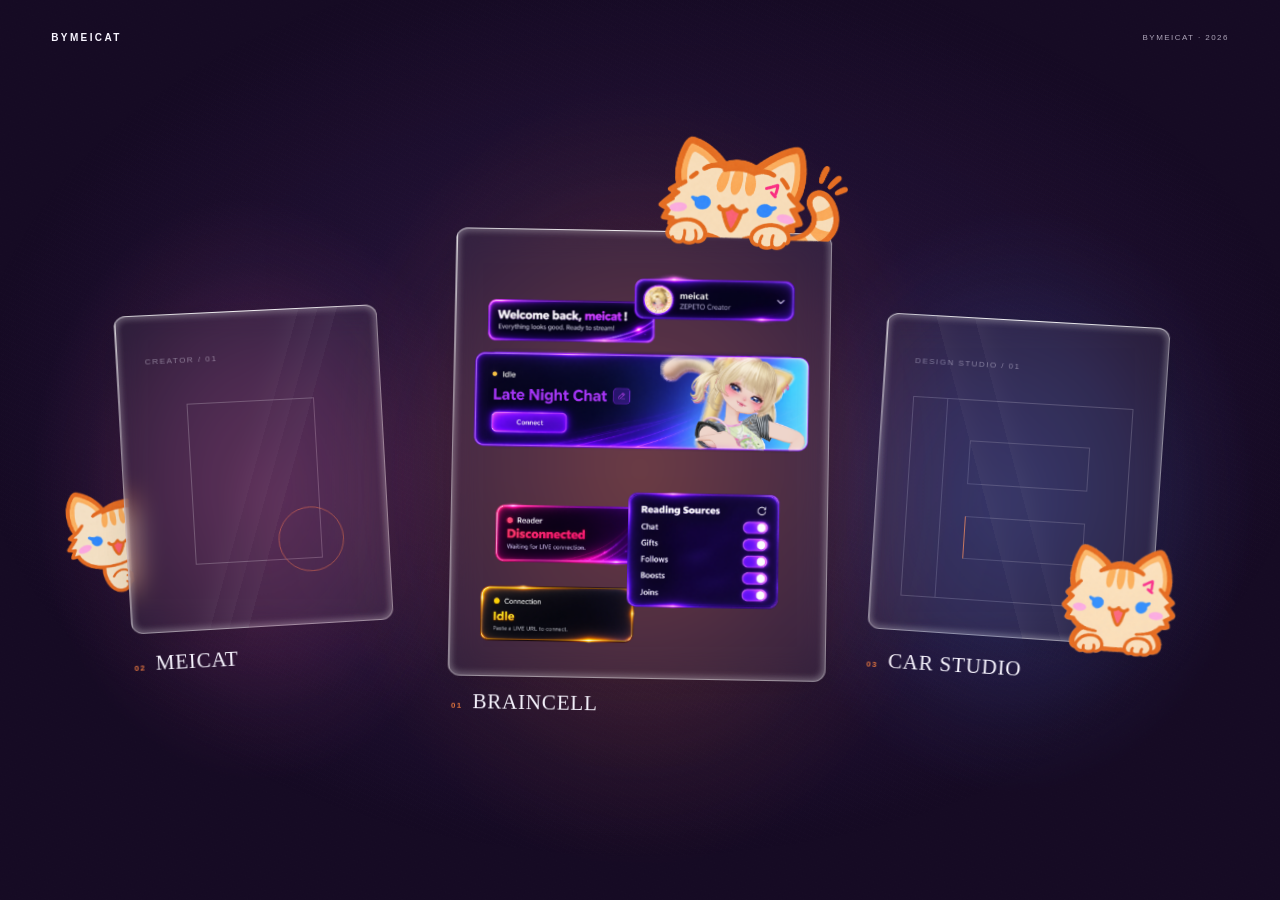
==== index.html @ 0c160da8 "090426" ====
<!doctype html>
<html lang="en">
  <head>
    <meta charset="UTF-8" />
    <meta name="viewport" content="width=device-width, initial-scale=1.0" />
    <meta
      name="description"
      content="Braincell — thoughtful tools made by a creator, for creators."
    />
    <title>Braincell — Oyen Studio</title>
    <link rel="stylesheet" href="styles.css" />
    <script src="script.js?v=live-events-point2" defer></script>
  </head>
  <body>
    <div class="desktop-experience">
      <header class="site-header">
        <a class="studio-mark" href="#" aria-label="Bymeicat home">BYMEICAT</a>
        <p class="edition">BYMEICAT · 2026</p>
      </header>

      <main class="hero">
        <section class="showcase" aria-label="Oyen Studio projects">
          <article
            class="project project--meicat"
            data-world="meicat"
            role="button"
            tabindex="0"
            aria-label="Select Meicat world"
            aria-pressed="false"
          >
            <div class="meicat-unit">
              <div class="project__surface" aria-hidden="true">
                <div class="meicat-art" data-slide="0">
                  <div class="meicat-slide meicat-slide--portrait is-current">
                    <span class="meicat-slide__kicker">Creator / 01</span>
                    <div class="meicat-portrait-placeholder"><i></i><span></span></div>
                  </div>
                  <div class="meicat-slide meicat-slide--zepeto">
                    <span class="meicat-slide__kicker">Shop / 02</span>
                    <div class="meicat-grid-placeholder"><i></i><i></i><i></i><i></i></div>
                  </div>
                  <div class="meicat-slide meicat-slide--live">
                    <span class="meicat-slide__kicker">SNS / 03</span>
                    <div class="meicat-live-placeholder"><i></i><span></span><span></span><span></span></div>
                  </div>
                </div>
              </div>
              <span class="meicat-oyen" aria-hidden="true">
                <img
                  class="meicat-oyen__image"
                  src="assets/oyen/oyen-meicat-side-peek.png"
                  alt=""
                >
              </span>
            </div>
            <div class="project__caption">
              <span class="project__number">02</span>
              <h2>Meicat</h2>
            </div>
          </article>

          <article
            class="project project--braincell"
            data-world="braincell"
            role="button"
            tabindex="0"
            aria-label="Select Braincell world"
            aria-pressed="false"
          >
            <div class="braincell-unit">
              <div class="project__surface" aria-hidden="true">
                <div class="braincell-art" data-slide="0">
                <div class="braincell-slide braincell-slide--workspace is-current">
                  <div class="braincell-product-showcase" aria-hidden="true">
                    <div class="braincell-feature braincell-feature--hero">
                      <div class="braincell-feature__motion">
                        <img src="assets/braincell/braincell-hero-polished.png" alt="" draggable="false">
                      </div>
                    </div>
                    <div class="braincell-feature braincell-feature--welcome">
                      <div class="braincell-feature__motion">
                        <img src="assets/braincell/braincell-welcome-polished.png" alt="" draggable="false">
                      </div>
                    </div>
                    <div class="braincell-feature braincell-feature--profile">
                      <div class="braincell-feature__motion">
                        <img src="assets/braincell/braincell-profile-polished.png" alt="" draggable="false">
                      </div>
                    </div>
                    <div class="braincell-feature braincell-feature--reader">
                      <div class="braincell-feature__motion">
                        <img src="assets/braincell/braincell-reader-polished.png" alt="" draggable="false">
                      </div>
                    </div>
                    <div class="braincell-feature braincell-feature--connection">
                      <div class="braincell-feature__motion">
                        <img src="assets/braincell/braincell-connection-polished.png" alt="" draggable="false">
                      </div>
                    </div>
                    <div class="braincell-feature braincell-feature--sources">
                      <div class="braincell-feature__motion">
                        <img src="assets/braincell/braincell-reading-sources-polished.png" alt="" draggable="false">
                      </div>
                    </div>
                  </div>
                </div>
                <div class="braincell-slide braincell-slide--chat">
                  <div class="braincell-chat-showcase" aria-hidden="true">
                    <div class="braincell-chat-feature braincell-chat-feature--all-in-one braincell-chat-showcase__banner braincell-chat-showcase__banner--top">
                      <div class="braincell-chat-feature__motion">
                        <img src="assets/braincell/chat-all-in-one-banner.png" alt="" draggable="false">
                      </div>
                    </div>
                    <div class="braincell-chat-showcase__middle">
                      <div class="braincell-chat-showcase__group braincell-chat-showcase__group--lego">
                        <div class="braincell-chat-feature braincell-chat-feature--lego braincell-chat-showcase__main">
                          <div class="braincell-chat-feature__motion">
                            <img src="assets/braincell/chat-lego-showcase.png" alt="" draggable="false">
                          </div>
                        </div>
                        <div class="braincell-chat-feature braincell-chat-feature--rose braincell-chat-showcase__inset braincell-chat-showcase__inset--lego">
                          <div class="braincell-chat-feature__motion">
                            <img src="assets/braincell/chat-lego-event-inset.png" alt="" draggable="false">
                          </div>
                        </div>
                      </div>
                      <div class="braincell-chat-showcase__group braincell-chat-showcase__group--floating">
                        <div class="braincell-chat-feature braincell-chat-feature--floating braincell-chat-showcase__main">
                          <div class="braincell-chat-feature__motion">
                            <img src="assets/braincell/chat-floating-showcase.png" alt="" draggable="false">
                          </div>
                        </div>
                        <div class="braincell-chat-feature braincell-chat-feature--danmaku braincell-chat-showcase__inset braincell-chat-showcase__inset--floating">
                          <div class="braincell-chat-feature__motion">
                            <img src="assets/braincell/chat-danmaku-inset.png" alt="" draggable="false">
                          </div>
                        </div>
                      </div>
                    </div>
                    <div class="braincell-chat-feature braincell-chat-feature--chat-overlay braincell-chat-showcase__banner braincell-chat-showcase__banner--bottom">
                      <div class="braincell-chat-feature__motion">
                        <img src="assets/braincell/chat-overlay-banner.png" alt="" draggable="false">
                      </div>
                    </div>
                  </div>
                </div>
                <div class="braincell-slide braincell-slide--gifts">
                  <div class="braincell-live-events-showcase" aria-hidden="true">
                    <div class="braincell-live-events-feature braincell-live-events-feature--regular-live">
                      <div class="braincell-live-events-feature__motion">
                        <img src="assets/braincell/live-events-regular-live.png" alt="" draggable="false">
                      </div>
                    </div>
                    <div class="braincell-live-events-feature braincell-live-events-feature--join">
                      <div class="braincell-live-events-feature__motion">
                        <img src="assets/braincell/live-events-join-panel.png" alt="" draggable="false">
                      </div>
                    </div>
                    <div class="braincell-live-events-feature braincell-live-events-feature--fan">
                      <div class="braincell-live-events-feature__motion">
                        <img src="assets/braincell/live-events-fan-panel.png" alt="" draggable="false">
                      </div>
                    </div>
                    <div class="braincell-live-events-feature braincell-live-events-feature--question-mark">
                      <div class="braincell-live-events-feature__motion">
                        <img src="assets/braincell/live-events-question-mark.png" alt="" draggable="false">
                      </div>
                    </div>
                    <div class="braincell-live-events-feature braincell-live-events-feature--banner">
                      <div class="braincell-live-events-feature__motion">
                        <img src="assets/braincell/live-events-banner.png" alt="" draggable="false">
                      </div>
                    </div>
                  </div>
                </div>
                <div class="braincell-slide braincell-slide--widgets">
                  <span class="braincell-slide__kicker">Widgets / 04</span>
                  <div class="widgets-placeholder">
                    <span></span><span></span><span></span><i></i>
                  </div>
                </div>
                <div class="braincell-slide braincell-slide--games">
                  <span class="braincell-slide__kicker">Mini games / 05</span>
                  <div class="game-placeholder">
                    <span></span><i></i><i></i><i></i>
                  </div>
                </div>
                </div>
              </div>
              <span class="oyen-anchor" aria-hidden="true">
                <img
                  class="oyen-anchor__image"
                  src="assets/oyen/oyen-braincell-peek.png"
                  alt=""
                  hidden
                >
              </span>
            </div>
            <div class="project__caption">
              <span class="project__number">01</span>
              <h1>Braincell</h1>
            </div>
          </article>

          <article
            class="project project--car"
            data-world="car-studio"
            role="button"
            tabindex="0"
            aria-label="Select Car Studio world"
            aria-pressed="false"
          >
            <div class="car-studio-unit">
              <div class="project__surface" aria-hidden="true">
                <div class="car-art" data-slide="0">
                  <div class="car-slide car-slide--studio is-current">
                    <span class="car-slide__kicker">Design Studio / 01</span>
                    <div class="car-canvas-placeholder"><i></i><span></span><span></span></div>
                  </div>
                  <div class="car-slide car-slide--create">
                    <span class="car-slide__kicker">Create / 02</span>
                    <div class="car-create-placeholder"><i></i><i></i><span></span><span></span></div>
                  </div>
                  <div class="car-slide car-slide--export">
                    <span class="car-slide__kicker">Upload / 03</span>
                    <div class="car-export-placeholder"><i></i><i></i><span></span></div>
                  </div>
                </div>
              </div>
              <span class="car-studio-oyen" aria-hidden="true">
                <img
                  class="car-studio-oyen__image"
                  src="assets/oyen/oyen-car-studio-peek.png"
                  alt=""
                >
              </span>
            </div>
            <div class="project__caption">
              <span class="project__number">03</span>
              <h2>Car Studio</h2>
            </div>
          </article>
        </section>

        <div class="active-world">
          <div class="active-world__text" aria-live="polite" aria-atomic="true">
            <p class="active-world__name"></p>
            <div class="slide-controls" aria-label="Active world showcase navigation">
              <button class="slide-control slide-control--previous" type="button">Previous</button>
              <p class="active-world__type"></p>
              <button class="slide-control slide-control--next" type="button">Next</button>
            </div>
            <span class="slide-progress" aria-label="Slide 1 of 5">01 / 05</span>
          </div>
          <div class="world-cta" aria-label="Active world action">
            <span class="world-cta__status-label">Beta</span>
            <button
              class="world-cta__button"
              type="button"
              aria-label="Download Braincell app"
              aria-disabled="true"
              aria-describedby="world-cta-status"
            >
              Download App
            </button>
            <span id="world-cta-status" class="visually-hidden">
              Download is not available yet.
            </span>
          </div>
        </div>
      </main>
    </div>

    <main class="mobile-notice">
      <div>
        <p class="mobile-notice__brand">OYEN STUDIO</p>
        <h1>This experience is made for desktop.</h1>
        <p>Please open Braincell on a desktop browser.</p>
      </div>
    </main>
  </body>
</html>
---- styles.css ----
:root {
  --cream: #160b24;
  --paper: #241336;
  --charcoal: #f8f5ff;
  --muted: rgba(244, 238, 255, 0.68);
  --orange: #dc713d;
  --ease: cubic-bezier(0.2, 0.78, 0.24, 1);
  --ambient-color: 126, 74, 255;
  --pointer-haze-color: 174, 83, 188;
}

@property --float-strength {
  syntax: "<number>";
  inherits: false;
  initial-value: 1;
}

* {
  box-sizing: border-box;
}

html,
body {
  width: 100%;
  min-width: 1024px;
  height: 100%;
  margin: 0;
}

body {
  overflow: hidden;
  color: var(--charcoal);
  background:
    radial-gradient(ellipse 72% 66% at 50% 46%, rgba(92, 48, 139, 0.18), transparent 72%),
    var(--cream);
  font-family: Arial, Helvetica, sans-serif;
  -webkit-font-smoothing: antialiased;
}

a {
  color: inherit;
  text-decoration: none;
}

.desktop-experience {
  position: relative;
  display: grid;
  grid-template-rows: auto 1fr;
  min-height: 100vh;
  overflow: clip;
  isolation: isolate;
}

.desktop-experience::before {
  position: fixed;
  top: -12vh;
  left: -10vw;
  width: 120vw;
  height: 124vh;
  z-index: -3;
  background-image: radial-gradient(ellipse 58% 54% at 50% 46%, rgba(108, 58, 158, 0.12), transparent 76%);
  content: "";
  pointer-events: none;
}

.desktop-experience::after {
  position: fixed;
  inset: 0;
  z-index: -2;
  background-image:
    radial-gradient(ellipse 58% 16% at 50% 69%, rgba(179, 78, 214, 0.065), transparent 72%),
    repeating-linear-gradient(115deg, rgba(180, 145, 214, 0.014) 0 1px, transparent 1px 4px),
    repeating-linear-gradient(25deg, rgba(255, 244, 255, 0.012) 0 1px, transparent 1px 5px);
  content: "";
  opacity: 0.42;
  pointer-events: none;
}

.pointer-haze-layer {
  position: fixed;
  inset: 0;
  z-index: 1000;
  overflow: hidden;
  contain: strict;
  pointer-events: none;
}

.pointer-haze {
  position: absolute;
  top: 0;
  left: 0;
  width: 120px;
  height: 120px;
  border-radius: 50%;
  background: radial-gradient(
    circle,
    rgba(var(--pointer-haze-color), 0.13) 0%,
    rgba(var(--pointer-haze-color), 0.062) 28%,
    rgba(var(--pointer-haze-color), 0.02) 54%,
    transparent 82%
  );
  opacity: 0;
  pointer-events: none;
  will-change: opacity, transform;
}

.site-header {
  display: flex;
  align-items: center;
  justify-content: space-between;
  padding-inline: clamp(34px, 4vw, 72px);
}

.site-header {
  padding-top: 32px;
}

.studio-mark {
  font-size: 10px;
  font-weight: 700;
  letter-spacing: 0.24em;
}

.edition {
  color: var(--muted);
  font-size: 8px;
  letter-spacing: 0.18em;
  text-transform: uppercase;
}

.edition {
  margin: 0;
}

.hero {
  align-self: center;
  width: 100%;
  padding-top: 1vh;
}

.showcase {
  display: grid;
  grid-template-columns: minmax(210px, 0.78fr) minmax(320px, 1.16fr) minmax(210px, 0.78fr);
  align-items: center;
  width: min(1120px, 82vw);
  margin: 0 auto;
  perspective: 1500px;
  perspective-origin: 50% 45%;
}

.project {
  --lift: 0px;
  --oyen-perch: -84%;
  --float-strength: 1;
  --world-glow-rgb: 155, 92, 255;
  --world-glow-opacity: 0.29;
  position: relative;
  outline: none;
  transform-style: preserve-3d;
  cursor: pointer;
  transition: transform 900ms var(--ease), opacity 760ms ease, --float-strength 900ms var(--ease);
  will-change: transform;
}

.project::before {
  position: absolute;
  top: 50%;
  left: 50%;
  width: 180%;
  height: 170%;
  z-index: -1;
  background: radial-gradient(
    ellipse at center,
    rgba(var(--world-glow-rgb), var(--world-glow-opacity)) 0%,
    rgba(var(--world-glow-rgb), 0.14) 30%,
    rgba(var(--world-glow-rgb), 0.04) 52%,
    transparent 68%
  );
  content: "";
  pointer-events: none;
  transform: translate3d(-50%, -50%, -2px);
}

.project__surface {
  position: relative;
  width: 100%;
  overflow: hidden;
  border-radius: 12px;
  background: rgba(255, 255, 255, 0.05);
  backdrop-filter: blur(15px);
  -webkit-backdrop-filter: blur(15px);
  box-shadow:
    0 8px 32px rgba(0, 0, 0, 0.1),
    inset 0 1px 0 rgba(255, 255, 255, 0.5),
    inset 0 -1px 0 rgba(255, 255, 255, 0.1),
    inset 0 0 6px 3px rgba(255, 255, 255, 0.3);
  -webkit-backface-visibility: hidden;
  backface-visibility: hidden;
  transform: translate3d(0, var(--lift), 0);
  transform-style: preserve-3d;
  transition: transform 900ms var(--ease), box-shadow 760ms var(--ease), filter 760ms ease;
  will-change: transform;
}

.project__surface::after {
  position: absolute;
  inset: 0;
  border: 1px solid rgba(255, 255, 255, 0.3);
  border-radius: inherit;
  background: linear-gradient(180deg, rgba(255, 255, 255, 0.8), transparent, rgba(255, 255, 255, 0.3)) left top / 1px 100% no-repeat;
  content: "";
  pointer-events: none;
}

.project__surface::before {
  position: absolute;
  top: 0;
  right: 0;
  left: 0;
  height: 1px;
  background: linear-gradient(90deg, transparent, rgba(255, 255, 255, 0.8), transparent);
  content: "";
  pointer-events: none;
}

.project--meicat {
  --world-glow-rgb: 255, 105, 180;
  --world-glow-opacity: 0.24;
  z-index: 1;
  width: min(260px, 21vw);
  justify-self: start;
  transform: translate(4%, 4%) rotateZ(-3deg);
  animation: drift-left 5.8s ease-in-out -1.4s infinite;
}

.meicat-unit {
  position: relative;
  transform: translate3d(0, var(--meicat-lift, 0px), 0);
  transform-style: preserve-3d;
  transition: transform 900ms var(--ease);
  will-change: transform;
}

.project--meicat .project__surface {
  z-index: 1;
  aspect-ratio: 0.82;
  --lift: 0px;
  transform: translate3d(0, 0, 0) rotateX(-1deg) rotateY(3deg);
}

.meicat-oyen {
  position: absolute;
  bottom: 12%;
  left: -30%;
  z-index: 0;
  width: 100px;
  pointer-events: none;
  transform: translateZ(-1px);
  transform-style: preserve-3d;
}

.meicat-oyen__image {
  display: block;
  width: 100%;
  max-width: 100%;
  height: auto;
  -webkit-backface-visibility: hidden;
  backface-visibility: hidden;
}

.project--braincell {
  --world-glow-rgb: 255, 122, 47;
  --world-glow-opacity: 0.28;
  z-index: 3;
  width: min(370px, 29vw);
  justify-self: center;
  transform: rotateZ(1deg);
  animation: drift-center 6.6s ease-in-out -3.7s infinite;
}

.braincell-unit {
  position: relative;
  transform: translate3d(0, var(--braincell-lift, 0px), 0);
  transform-style: preserve-3d;
  transition: transform 900ms var(--ease);
  will-change: transform;
}

.project--braincell .project__surface {
  aspect-ratio: 0.84;
  color: #eee9de;
  --lift: 0px;
  transform: translate3d(0, 0, 28px) rotateX(1deg) rotateY(0deg);
}

.showcase[data-active="braincell"] .project--braincell .project__surface {
  overflow: visible;
}

.project--car {
  --world-glow-rgb: 91, 140, 255;
  --world-glow-opacity: 0.23;
  z-index: 1;
  width: min(280px, 22vw);
  justify-self: end;
  transform: translate(-3%, 7%) rotateZ(3.5deg);
  animation: drift-right 6.2s ease-in-out -0.6s infinite;
}

.car-studio-unit {
  position: relative;
  transform: translate3d(0, var(--car-studio-lift, 0px), 0);
  transform-style: preserve-3d;
  transition: transform 900ms var(--ease);
  will-change: transform;
}

.project--car .project__surface {
  aspect-ratio: 0.88;
  --lift: 0px;
  transform: translate3d(0, 0, 0) rotateX(-1deg) rotateY(-3deg);
}

.car-studio-oyen {
  position: absolute;
  right: -5%;
  bottom: -2%;
  z-index: 4;
  width: 112px;
  pointer-events: none;
  transform: translateZ(32px);
  transform-style: preserve-3d;
}

.car-studio-oyen__image {
  display: block;
  width: 100%;
  max-width: 100%;
  height: auto;
  -webkit-backface-visibility: hidden;
  backface-visibility: hidden;
}

.project:is(:hover, :focus-visible) {
  z-index: 5;
  animation-play-state: paused;
}

.project:is(:hover, :focus-visible) .project__surface {
  --lift: -10px;
}

.project--braincell:is(:hover, :focus-visible) {
  --braincell-lift: -10px;
}

.project--meicat:is(:hover, :focus-visible) {
  --meicat-lift: -10px;
}

.project--car:is(:hover, :focus-visible) {
  --car-studio-lift: -10px;
}

.project:focus-visible .project__surface {
  outline: 1px solid var(--orange);
  outline-offset: 5px;
}

.project__caption {
  display: flex;
  align-items: baseline;
  gap: 10px;
  margin-top: 18px;
  text-transform: uppercase;
  transition: transform 500ms var(--ease);
}

.project:is(:hover, :focus-visible) .project__caption {
  transform: translateY(-3px);
}

.project__caption h1,
.project__caption h2 {
  margin: 0;
  font-family: Georgia, "Times New Roman", serif;
  font-size: clamp(18px, 1.65vw, 25px);
  font-weight: 400;
  letter-spacing: 0.035em;
}

.project__number {
  color: var(--orange);
  font-size: 8px;
  font-weight: 700;
  letter-spacing: 0.16em;
}

.oyen-anchor {
  position: absolute;
  top: 0;
  right: -5%;
  z-index: 4;
  width: clamp(137.28px, 56.16%, 205.92px);
  pointer-events: none;
  transform: translate3d(0, var(--oyen-perch), 32px);
  transform-origin: 50% 100%;
  transform-style: preserve-3d;
  transition: transform 760ms var(--ease);
  will-change: transform;
}

.oyen-anchor__image {
  display: block;
  width: 100%;
  max-width: 100%;
  height: auto;
  -webkit-backface-visibility: hidden;
  backface-visibility: hidden;
}

.oyen-anchor__image[hidden] {
  display: none;
}

@media (max-height: 800px) and (min-width: 900px) {
  .project--braincell {
    --oyen-perch: -86%;
  }

  .oyen-anchor {
    width: clamp(100px, calc(88.65vh - 503.28px), 205.92px);
  }

}

.meicat-art,
.car-art,
.braincell-art {
  position: absolute;
  inset: 0;
  -webkit-backface-visibility: hidden;
  backface-visibility: hidden;
}

.braincell-art {
  display: flex;
  flex-direction: column;
  justify-content: space-between;
  padding: 11%;
}

.braincell-art p {
  margin: 0;
  font-family: Georgia, "Times New Roman", serif;
  font-size: clamp(25px, 2.4vw, 38px);
  font-weight: 400;
  line-height: 1.08;
}

.braincell-art small {
  align-self: flex-end;
  color: rgba(244, 238, 255, 0.44);
  font-size: 8px;
  letter-spacing: 0.18em;
}

.braincell-art__orbit {
  position: absolute;
  top: 39%;
  left: 50%;
  width: 54%;
  aspect-ratio: 1;
  border: 1px solid rgba(238, 233, 222, 0.2);
  border-radius: 50%;
  transform: translateX(-37%);
}

.braincell-art__orbit::before,
.braincell-art__orbit::after {
  position: absolute;
  border: 1px solid rgba(238, 233, 222, 0.12);
  border-radius: 50%;
  content: "";
}

.braincell-art__orbit::before {
  inset: 15%;
}

.braincell-art__orbit::after {
  inset: 34%;
  border-color: rgba(220, 113, 61, 0.8);
}

.braincell-art__orbit span {
  position: absolute;
  width: 5px;
  height: 5px;
  border-radius: 50%;
  background: var(--orange);
}

.braincell-art__orbit span:nth-child(1) {
  top: 9%;
  left: 24%;
}

.braincell-art__orbit span:nth-child(2) {
  right: 2%;
  bottom: 35%;
}

.braincell-art__orbit span:nth-child(3) {
  bottom: 12%;
  left: 20%;
  background: #eee9de;
}

.active-world {
  position: relative;
  height: 0;
  margin-top: 0;
  overflow: hidden;
  opacity: 0;
  text-align: center;
  transform: translateY(10px);
  transition:
    height 800ms var(--ease),
    margin-top 800ms var(--ease),
    opacity 550ms ease 120ms,
    transform 800ms var(--ease);
}

.active-world__name,
.active-world__type {
  margin: 0;
}

.slide-controls {
  display: grid;
  grid-template-columns: 72px minmax(150px, auto) 72px;
  align-items: center;
  justify-content: center;
  column-gap: 18px;
  margin-top: 10px;
  margin-right: auto;
  margin-left: auto;
  pointer-events: auto;
}

.slide-control,
.slide-progress {
  color: var(--muted);
  font: 700 8px/1 Arial, Helvetica, sans-serif;
  letter-spacing: 0.18em;
  text-transform: uppercase;
}

.slide-control {
  width: 72px;
  padding: 8px 0;
  border: 0;
  border-bottom: 1px solid rgba(232, 222, 255, 0.18);
  background: transparent;
  cursor: pointer;
  pointer-events: auto;
  transition: color 250ms ease, border-color 250ms ease, opacity 250ms ease;
}

.slide-control--previous {
  text-align: left;
}

.slide-progress {
  display: block;
  margin-top: 10px;
}

.slide-control--next {
  text-align: right;
}

.slide-control:hover:not(:disabled),
.slide-control:focus-visible {
  color: var(--charcoal);
  border-color: var(--orange);
}

.slide-control:focus-visible {
  outline: 1px solid var(--orange);
  outline-offset: 3px;
}

.slide-control:disabled {
  opacity: 0.28;
  cursor: default;
}

.slide-controls {
  visibility: hidden;
  opacity: 0;
  transition: opacity 400ms ease, visibility 0s linear 400ms;
}

.showcase[data-active] + .active-world .slide-controls {
  visibility: visible;
  opacity: 1;
  transition-delay: 180ms, 0s;
}

.braincell-art {
  display: block;
  padding: 0;
}

.braincell-slide {
  position: absolute;
  inset: 11%;
  opacity: 0;
  transform: translateZ(0);
  transition: opacity 240ms ease-in-out;
}

.braincell-slide.is-current {
  opacity: 1;
}

.braincell-slide__kicker {
  color: rgba(244, 238, 255, 0.44);
  font-size: 8px;
  letter-spacing: 0.19em;
  text-transform: uppercase;
}

.braincell-slide--chat {
  inset: 0.75%;
}

.braincell-slide--gifts {
  inset: 1%;
}

.braincell-live-events-showcase {
  position: absolute;
  inset: 0;
  pointer-events: none;
}

.braincell-live-events-feature {
  position: absolute;
  transform-origin: 50% 50%;
  pointer-events: none;
}

.braincell-live-events-feature__motion,
.braincell-live-events-feature__motion img {
  display: block;
  width: 100%;
  height: auto;
}

.braincell-live-events-feature__motion {
  transform: translate3d(0, 0, 0);
  transition: transform 180ms ease-out;
  will-change: transform;
}

.braincell-live-events-feature__motion img {
  transform: translate3d(0, 0, 0) scale(1);
  transform-origin: 50% 50%;
  transition: transform 300ms cubic-bezier(0.2, 0.78, 0.24, 1);
  will-change: transform;
}

.braincell-live-events-feature--regular-live {
  top: 2%;
  left: 15%;
  width: 24.15%;
}

.braincell-live-events-feature--join {
  top: 2%;
  left: 45.5%;
  width: 39.1%;
}

.braincell-live-events-feature--fan {
  top: 36%;
  left: 26%;
  width: 23%;
}

.braincell-live-events-feature--question-mark {
  top: 36%;
  left: 54%;
  width: 21.85%;
}

.braincell-live-events-feature--banner {
  top: 70%;
  left: 9.75%;
  width: 80.5%;
}

.showcase[data-active="braincell"] .braincell-slide--gifts {
  inset: auto;
  top: 50%;
  left: 50%;
  z-index: 1;
  width: min(1120px, 84vw);
  height: auto;
  aspect-ratio: 2.15;
  overflow: visible;
  transform: translate3d(-50%, -58%, 0);
}

.showcase[data-active="braincell"] .braincell-live-events-showcase {
  overflow: visible;
}

.showcase[data-active="braincell"] .braincell-live-events-feature {
  pointer-events: none;
}

.showcase[data-active="braincell"] .braincell-live-events-feature--regular-live {
  top: 5%;
  left: 5%;
  width: 19%;
  rotate: -1.5deg;
}

.showcase[data-active="braincell"] .braincell-live-events-feature--join {
  top: 5%;
  left: 79.5%;
  width: 25%;
  rotate: 1.3deg;
}

.showcase[data-active="braincell"] .braincell-live-events-feature--fan {
  top: 14%;
  left: 25%;
  width: 15%;
  rotate: 1.4deg;
}

.showcase[data-active="braincell"] .braincell-live-events-feature--question-mark {
  top: 14%;
  left: 60%;
  width: 15%;
  rotate: -1.4deg;
}

.showcase[data-active="braincell"] .braincell-live-events-feature--banner {
  top: 74%;
  left: 35%;
  width: 30%;
  rotate: 0.4deg;
}

.showcase.is-live-events-motion-ready[data-active="braincell"] .braincell-live-events-feature {
  pointer-events: auto;
}

.showcase.is-live-events-motion-ready[data-active="braincell"] .braincell-live-events-feature__motion {
  animation: braincell-live-events-feature-float var(--live-events-float-duration) ease-in-out var(--live-events-float-delay) infinite both;
}

.showcase.is-live-events-motion-ready[data-active="braincell"] .braincell-live-events-feature:hover {
  z-index: 10;
}

.showcase.is-live-events-motion-ready[data-active="braincell"] .braincell-live-events-feature:hover .braincell-live-events-feature__motion {
  animation-play-state: paused;
}

.showcase.is-live-events-motion-ready[data-active="braincell"] .braincell-live-events-feature:hover .braincell-live-events-feature__motion img {
  transform: translate3d(0, -4px, 0) scale(1.025);
}

.braincell-live-events-feature--banner {
  --live-events-float-x: -0.5px;
  --live-events-float-y: 2.5px;
  --live-events-float-duration: 6.8s;
  --live-events-float-delay: 0ms;
}

.braincell-live-events-feature--regular-live {
  --live-events-float-x: -1px;
  --live-events-float-y: 4.5px;
  --live-events-float-duration: 6.1s;
  --live-events-float-delay: 170ms;
}

.braincell-live-events-feature--join {
  --live-events-float-x: 1px;
  --live-events-float-y: 3.5px;
  --live-events-float-duration: 6.7s;
  --live-events-float-delay: 310ms;
}

.braincell-live-events-feature--fan {
  --live-events-float-x: 1.5px;
  --live-events-float-y: 5.5px;
  --live-events-float-duration: 5.4s;
  --live-events-float-delay: 95ms;
}

.braincell-live-events-feature--question-mark {
  --live-events-float-x: -1.5px;
  --live-events-float-y: 4.5px;
  --live-events-float-duration: 5.9s;
  --live-events-float-delay: 420ms;
}

.showcase.is-live-events-rest-measure[data-active="braincell"] .braincell-slide--gifts {
  inset: 1%;
  width: auto;
  height: auto;
  aspect-ratio: auto;
  overflow: visible;
  transform: translateZ(0);
}

.showcase.is-live-events-rest-measure[data-active="braincell"] .braincell-live-events-feature {
  rotate: 0deg;
}

.showcase.is-live-events-rest-measure[data-active="braincell"] .braincell-live-events-feature--regular-live {
  top: 2%;
  left: 15%;
  width: 24.15%;
}

.showcase.is-live-events-rest-measure[data-active="braincell"] .braincell-live-events-feature--join {
  top: 2%;
  left: 45.5%;
  width: 39.1%;
}

.showcase.is-live-events-rest-measure[data-active="braincell"] .braincell-live-events-feature--fan {
  top: 36%;
  left: 26%;
  width: 23%;
}

.showcase.is-live-events-rest-measure[data-active="braincell"] .braincell-live-events-feature--question-mark {
  top: 36%;
  left: 54%;
  width: 21.85%;
}

.showcase.is-live-events-rest-measure[data-active="braincell"] .braincell-live-events-feature--banner {
  top: 70%;
  left: 9.75%;
  width: 80.5%;
}

.braincell-chat-showcase {
  position: absolute;
  inset: 0;
  display: grid;
  grid-template-rows: auto minmax(0, 1fr) auto;
  gap: 1.2%;
  pointer-events: none;
}

.braincell-chat-showcase img {
  display: block;
  width: 100%;
  max-width: 100%;
  height: auto;
  user-select: none;
}

.braincell-chat-feature {
  transform-origin: 50% 50%;
  will-change: transform;
}

.braincell-chat-feature__motion {
  width: 100%;
  height: 100%;
  transform: translate3d(0, 0, 0);
  transition: transform 180ms ease-out;
  will-change: transform;
}

.braincell-chat-feature__motion img {
  transform: translate3d(0, 0, 0) scale(1);
  transform-origin: 50% 50%;
  transition: transform 300ms cubic-bezier(0.2, 0.78, 0.24, 1);
  will-change: transform;
}

.braincell-chat-showcase__banner {
  margin-inline: auto;
}

.braincell-chat-showcase__banner--top {
  width: 96%;
}

.braincell-chat-showcase__banner--bottom {
  width: 94%;
}

.braincell-chat-showcase__middle {
  display: grid;
  grid-template-columns: 44% 44%;
  justify-content: center;
  min-height: 0;
  column-gap: 0;
  padding-inline: 0.5%;
}

.braincell-chat-showcase__group {
  position: relative;
  min-width: 0;
  min-height: 0;
}

.braincell-chat-showcase__group--lego {
  left: 13%;
}

.braincell-chat-showcase__group--floating {
  right: 13%;
}

.braincell-chat-showcase__main {
  width: 100%;
  height: 100% !important;
}

.braincell-chat-showcase__main .braincell-chat-feature__motion img {
  width: 100%;
  height: 100%;
  object-fit: contain;
}

.braincell-chat-showcase__inset {
  position: absolute;
  z-index: 1;
  width: 38%;
}

.braincell-chat-showcase__inset--lego {
  top: 3%;
  left: -2%;
}

.braincell-chat-showcase__inset--floating {
  top: 3%;
  right: -2%;
}

.showcase[data-active="braincell"] .braincell-slide--chat {
  inset: auto;
  top: 50%;
  left: 50%;
  width: min(1120px, 84vw);
  height: auto;
  aspect-ratio: 2.15;
  overflow: visible;
  transform: translate3d(-50%, -58%, 0);
}

.showcase[data-active="braincell"] .braincell-chat-showcase,
.showcase.is-chat-rest-measure .braincell-chat-showcase {
  display: block;
  overflow: visible;
}

.showcase[data-active="braincell"] .braincell-chat-showcase__middle,
.showcase[data-active="braincell"] .braincell-chat-showcase__group,
.showcase.is-chat-rest-measure .braincell-chat-showcase__middle,
.showcase.is-chat-rest-measure .braincell-chat-showcase__group {
  display: contents;
}

.showcase[data-active="braincell"] .braincell-chat-feature {
  position: absolute;
  right: auto;
  bottom: auto;
  margin: 0;
  pointer-events: none;
  translate: 0 0;
}

.showcase[data-active="braincell"] .braincell-chat-feature--all-in-one {
  top: 69.6%;
  left: -1%;
  z-index: 4;
  width: 32%;
  rotate: -1deg;
}

.showcase[data-active="braincell"] .braincell-chat-feature--lego {
  top: 38%;
  left: 31%;
  z-index: 3;
  width: 18%;
  height: auto !important;
  aspect-ratio: 874 / 1536;
  rotate: -2deg;
}

.showcase[data-active="braincell"] .braincell-chat-feature--rose {
  top: 5%;
  left: 3%;
  z-index: 5;
  width: 16.2%;
  rotate: 2deg;
}

.showcase[data-active="braincell"] .braincell-chat-feature--chat-overlay {
  top: 0;
  left: 70.5%;
  z-index: 4;
  width: 32%;
  rotate: 1deg;
}

.showcase[data-active="braincell"] .braincell-chat-feature--floating {
  top: 32%;
  left: 56%;
  z-index: 3;
  width: 18%;
  height: auto !important;
  aspect-ratio: 963 / 1536;
  rotate: 2deg;
}

.showcase[data-active="braincell"] .braincell-chat-feature--danmaku {
  top: 30%;
  left: 84%;
  z-index: 5;
  width: 16.2%;
  rotate: -2deg;
}

.showcase.is-chat-motion-ready[data-active="braincell"] .braincell-chat-feature {
  pointer-events: auto;
}

.showcase.is-chat-motion-ready[data-active="braincell"] .braincell-chat-feature__motion {
  animation: braincell-chat-feature-float var(--chat-float-duration) ease-in-out var(--chat-float-delay) infinite both;
}

.showcase.is-chat-motion-ready[data-active="braincell"] .braincell-chat-feature:hover {
  z-index: 10;
}

.showcase.is-chat-motion-ready[data-active="braincell"] .braincell-chat-feature:hover .braincell-chat-feature__motion {
  animation-play-state: paused;
}

.showcase.is-chat-motion-ready[data-active="braincell"] .braincell-chat-feature:hover .braincell-chat-feature__motion img {
  transform: translate3d(0, -4px, 0) scale(1.025);
}

.braincell-chat-feature--all-in-one {
  --chat-float-x: -0.5px;
  --chat-float-y: 2.5px;
  --chat-float-duration: 6.8s;
  --chat-float-delay: 0ms;
}

.braincell-chat-feature--chat-overlay {
  --chat-float-x: 0.5px;
  --chat-float-y: 2.5px;
  --chat-float-duration: 6.1s;
  --chat-float-delay: 180ms;
}

.braincell-chat-feature--lego {
  --chat-float-x: -1px;
  --chat-float-y: 4.5px;
  --chat-float-duration: 5.4s;
  --chat-float-delay: 90ms;
}

.braincell-chat-feature--floating {
  --chat-float-x: 1px;
  --chat-float-y: 4px;
  --chat-float-duration: 6.5s;
  --chat-float-delay: 310ms;
}

.braincell-chat-feature--rose {
  --chat-float-x: 1.5px;
  --chat-float-y: 5.5px;
  --chat-float-duration: 5s;
  --chat-float-delay: 230ms;
}

.braincell-chat-feature--danmaku {
  --chat-float-x: -1.5px;
  --chat-float-y: 5px;
  --chat-float-duration: 7s;
  --chat-float-delay: 420ms;
}

.showcase.is-chat-rest-measure[data-active="braincell"] .braincell-slide--chat {
  inset: 0.75%;
  width: auto;
  height: auto;
  aspect-ratio: auto;
  overflow: visible;
  transform: translateZ(0);
}

.showcase.is-chat-rest-measure[data-active="braincell"] .braincell-chat-showcase {
  display: grid;
  overflow: visible;
}

.showcase.is-chat-rest-measure[data-active="braincell"] .braincell-chat-showcase__middle {
  display: grid;
}

.showcase.is-chat-rest-measure[data-active="braincell"] .braincell-chat-showcase__group {
  display: block;
}

.showcase.is-chat-rest-measure[data-active="braincell"] .braincell-chat-feature {
  position: static;
  width: auto;
  height: auto;
  aspect-ratio: auto;
  margin-inline: auto;
  rotate: 0deg;
}

.showcase.is-chat-rest-measure[data-active="braincell"] .braincell-chat-feature--all-in-one {
  width: 96%;
}

.showcase.is-chat-rest-measure[data-active="braincell"] .braincell-chat-feature--chat-overlay {
  width: 94%;
}

.showcase.is-chat-rest-measure[data-active="braincell"] .braincell-chat-feature--lego,
.showcase.is-chat-rest-measure[data-active="braincell"] .braincell-chat-feature--floating {
  width: 100%;
  height: 100% !important;
}

.showcase.is-chat-rest-measure[data-active="braincell"] .braincell-chat-feature--rose,
.showcase.is-chat-rest-measure[data-active="braincell"] .braincell-chat-feature--danmaku {
  position: absolute;
  top: 3%;
  width: 38%;
}

.showcase.is-chat-rest-measure[data-active="braincell"] .braincell-chat-feature--rose {
  right: auto;
  left: -2%;
}

.showcase.is-chat-rest-measure[data-active="braincell"] .braincell-chat-feature--danmaku {
  right: -2%;
  left: auto;
}

.meicat-slide,
.car-slide {
  position: absolute;
  inset: 11%;
  opacity: 0;
  transform: translateY(10px) translateZ(-8px);
  transition: opacity 380ms ease, transform 480ms var(--ease);
}

.meicat-slide.is-current,
.car-slide.is-current {
  opacity: 1;
  transform: translateY(0) translateZ(0);
}

.meicat-slide__kicker,
.car-slide__kicker {
  color: rgba(244, 238, 255, 0.44);
  font-size: 8px;
  letter-spacing: 0.18em;
  text-transform: uppercase;
}

.meicat-portrait-placeholder,
.meicat-grid-placeholder,
.meicat-live-placeholder,
.car-canvas-placeholder,
.car-create-placeholder,
.car-export-placeholder {
  position: absolute;
  inset: 19% 0 0;
}

.meicat-portrait-placeholder i {
  position: absolute;
  top: 4%;
  left: 19%;
  width: 62%;
  aspect-ratio: 0.78;
  border: 1px solid rgba(245, 241, 247, 0.24);
}

.meicat-portrait-placeholder span {
  position: absolute;
  right: 8%;
  bottom: 9%;
  width: 32%;
  aspect-ratio: 1;
  border: 1px solid rgba(220, 113, 61, 0.58);
  border-radius: 50%;
}

.meicat-grid-placeholder {
  display: grid;
  grid-template-columns: 1.35fr 1fr;
  grid-template-rows: 1fr 1fr;
  gap: 8px;
}

.meicat-grid-placeholder i {
  border: 1px solid rgba(245, 241, 247, 0.18);
  background: rgba(245, 241, 247, 0.055);
}

.meicat-grid-placeholder i:first-child {
  grid-row: 1 / 3;
}

.meicat-grid-placeholder i:last-child {
  position: absolute;
  bottom: 6%;
  left: 7%;
  width: 26%;
  height: 2px;
  border: 0;
  background: var(--orange);
}

.meicat-live-placeholder i {
  position: absolute;
  top: 2%;
  left: 2%;
  width: 7px;
  height: 7px;
  border-radius: 50%;
  background: var(--orange);
  box-shadow: 0 0 0 5px rgba(220, 113, 61, 0.12);
}

.meicat-live-placeholder span {
  position: absolute;
  right: 2%;
  width: 78%;
  height: 18%;
  border-left: 1px solid rgba(245, 241, 247, 0.25);
  background: rgba(245, 241, 247, 0.065);
}

.meicat-live-placeholder span:nth-of-type(1) { top: 2%; }
.meicat-live-placeholder span:nth-of-type(2) { top: 31%; width: 65%; }
.meicat-live-placeholder span:nth-of-type(3) { top: 60%; width: 72%; }

.car-canvas-placeholder {
  border: 1px solid rgba(245, 241, 247, 0.2);
}

.car-canvas-placeholder i {
  position: absolute;
  top: 0;
  bottom: 0;
  left: 0;
  width: 16%;
  border-right: 1px solid rgba(245, 241, 247, 0.18);
}

.car-canvas-placeholder span {
  position: absolute;
  left: 27%;
  width: 55%;
  height: 22%;
  border: 1px solid rgba(245, 241, 247, 0.17);
}

.car-canvas-placeholder span:first-of-type { top: 20%; }
.car-canvas-placeholder span:last-of-type { bottom: 20%; border-left-color: var(--orange); }

.car-create-placeholder {
  border-top: 1px solid rgba(245, 241, 247, 0.19);
  border-left: 1px solid rgba(245, 241, 247, 0.19);
}

.car-create-placeholder::before,
.car-create-placeholder::after {
  position: absolute;
  content: "";
  border-color: rgba(245, 241, 247, 0.13);
  border-style: dashed;
}

.car-create-placeholder::before { top: 33%; right: 0; left: 0; border-width: 1px 0 0; }
.car-create-placeholder::after { top: 0; bottom: 0; left: 58%; border-width: 0 0 0 1px; }
.car-create-placeholder i { position: absolute; border: 1px solid rgba(245, 241, 247, 0.23); }
.car-create-placeholder i:first-of-type { top: 10%; left: 12%; width: 34%; height: 29%; }
.car-create-placeholder i:last-of-type { right: 8%; bottom: 12%; width: 29%; height: 35%; border-color: var(--orange); }

.car-export-placeholder i {
  position: absolute;
  top: 23%;
  width: 31%;
  height: 43%;
  border: 1px solid rgba(245, 241, 247, 0.21);
}

.car-export-placeholder i:first-of-type { left: 5%; }
.car-export-placeholder i:last-of-type { right: 5%; }
.car-export-placeholder span {
  position: absolute;
  top: 44%;
  left: 42%;
  width: 16%;
  height: 1px;
  background: var(--orange);
}

.car-export-placeholder span::after {
  position: absolute;
  top: -3px;
  right: 0;
  width: 6px;
  height: 6px;
  border-top: 1px solid var(--orange);
  border-right: 1px solid var(--orange);
  content: "";
  transform: rotate(45deg);
}

.chat-placeholder,
.gift-placeholder,
.widgets-placeholder,
.game-placeholder,
.customize-placeholder {
  position: absolute;
  inset: 18% 0 0;
}

.braincell-product-showcase {
  position: absolute;
  top: 50%;
  left: 50%;
  z-index: 1;
  width: min(1120px, 84vw);
  aspect-ratio: 2.15;
  perspective: 900px;
  pointer-events: none;
  transform: translate3d(-50%, -58%, 0);
  transform-style: preserve-3d;
}

.braincell-feature {
  position: absolute;
  overflow: hidden;
  border: 1px solid rgba(157, 137, 225, 0.24);
  background: #0b1020;
  box-shadow:
    0 8px 18px rgba(3, 6, 15, 0.24),
    0 0 16px rgba(113, 74, 220, 0.075);
  -webkit-backface-visibility: hidden;
  backface-visibility: hidden;
  pointer-events: none;
  transition: translate 760ms var(--ease), scale 760ms var(--ease), box-shadow 760ms ease;
  transition-delay: 0ms;
  transform-style: preserve-3d;
}

.braincell-feature img {
  display: block;
  width: 100%;
  max-width: 100%;
  height: auto;
  pointer-events: none;
  user-select: none;
  -webkit-backface-visibility: hidden;
  backface-visibility: hidden;
}

.braincell-feature__motion {
  width: 100%;
  transform: translate3d(0, 0, 0);
  transform-style: preserve-3d;
  transition: transform 180ms ease-out;
  will-change: transform;
}

.braincell-feature__motion img {
  transform: translate3d(0, 0, 0) scale(1);
  transform-origin: 50% 50%;
  transition: transform 320ms cubic-bezier(0.2, 0.78, 0.24, 1);
  will-change: transform;
}

.showcase.is-braincell-motion-ready[data-active="braincell"] .braincell-feature {
  pointer-events: auto;
}

.showcase.is-braincell-motion-ready[data-active="braincell"] .braincell-product-showcase {
  pointer-events: auto;
}

.showcase.is-braincell-motion-ready[data-active="braincell"] .braincell-slide:not(.is-current) {
  pointer-events: none;
}

.showcase.is-braincell-motion-ready[data-active="braincell"] .braincell-feature__motion {
  animation-name: braincell-feature-float;
  animation-duration: var(--feature-float-duration);
  animation-delay: var(--feature-float-delay);
  animation-timing-function: ease-in-out;
  animation-iteration-count: infinite;
  animation-fill-mode: both;
}

.showcase.is-braincell-motion-ready[data-active="braincell"] .braincell-feature:hover {
  z-index: 10;
}

.showcase.is-braincell-motion-ready[data-active="braincell"] .braincell-feature:hover .braincell-feature__motion img {
  transform: translate3d(0, -4px, 10px) scale(1.03);
}

.showcase:is(.is-braincell-slide-fading-out, .is-braincell-slide-fading-in)[data-active="braincell"] .braincell-product-showcase,
.showcase:is(.is-braincell-slide-fading-out, .is-braincell-slide-fading-in)[data-active="braincell"] .braincell-feature {
  pointer-events: none;
}

.showcase:is(.is-braincell-slide-fading-out, .is-braincell-slide-fading-in)[data-active="braincell"] .braincell-feature__motion {
  animation: none;
}

.showcase:is(.is-braincell-slide-fading-out, .is-braincell-slide-fading-in)[data-active="braincell"] .braincell-chat-feature {
  pointer-events: none;
}

.showcase:is(.is-braincell-slide-fading-out, .is-braincell-slide-fading-in)[data-active="braincell"] .braincell-chat-feature__motion {
  animation: none;
}

.showcase:is(.is-braincell-slide-fading-out, .is-braincell-slide-fading-in)[data-active="braincell"] .braincell-live-events-feature {
  pointer-events: none;
}

.showcase:is(.is-braincell-slide-fading-out, .is-braincell-slide-fading-in)[data-active="braincell"] .braincell-live-events-feature__motion {
  animation: none;
}

.showcase.is-braincell-slide-fading-out[data-active="braincell"] .braincell-slide.is-current,
.showcase.is-braincell-slide-fading-out[data-active="braincell"] + .active-world .active-world__text {
  opacity: 0;
  transition: opacity 200ms ease-out;
}

.showcase.is-braincell-slide-fading-in[data-active="braincell"] .braincell-slide.is-current,
.showcase.is-braincell-slide-fading-in[data-active="braincell"] + .active-world .active-world__text {
  animation: braincell-slide-fade-in 240ms ease-in-out both;
}

.braincell-feature--hero {
  --feature-float-x: 0.5px;
  --feature-float-y: 2.5px;
  --feature-float-duration: 6.8s;
  --feature-float-delay: 0ms;
  top: 28%;
  left: 25%;
  z-index: 2;
  width: 50%;
  overflow: visible;
  border: 0;
  border-radius: 0;
  background: transparent;
  box-shadow: none;
  translate: 0 -26px;
  scale: 0.62;
  transform: translateZ(22px) rotateZ(0deg);
}

.braincell-feature--welcome {
  --feature-float-x: -1px;
  --feature-float-y: 4px;
  --feature-float-duration: 5.7s;
  --feature-float-delay: 120ms;
  top: 8%;
  left: 0;
  z-index: 3;
  width: 25%;
  overflow: visible;
  border: 0;
  border-radius: 0;
  background: transparent;
  box-shadow: none;
  translate: 335.454px 79.2px;
  scale: 0.62;
  transform: translateZ(30px) rotateZ(0deg);
}

.braincell-feature--profile {
  --feature-float-x: 1px;
  --feature-float-y: 4px;
  --feature-float-duration: 6.2s;
  --feature-float-delay: 260ms;
  top: 6%;
  right: 0;
  z-index: 4;
  width: 24%;
  overflow: visible;
  border: 0;
  border-radius: 0;
  background: transparent;
  box-shadow: none;
  translate: -341px 69.84px;
  scale: 0.62;
  transform: translateZ(36px) rotateZ(0deg);
}

.braincell-feature--reader {
  --feature-float-x: -1.5px;
  --feature-float-y: 5px;
  --feature-float-duration: 5.3s;
  --feature-float-delay: 80ms;
  top: 52%;
  left: -1.9%;
  z-index: 3;
  width: 24%;
  overflow: visible;
  border: 0;
  border-radius: 0;
  background: transparent;
  box-shadow: none;
  translate: 363px 43px;
  scale: 0.6;
  transform: translateZ(30px) rotateZ(0deg);
}

.braincell-feature--connection {
  --feature-float-x: 1.5px;
  --feature-float-y: 5px;
  --feature-float-duration: 6.5s;
  --feature-float-delay: 340ms;
  top: 65%;
  left: 29%;
  z-index: 4;
  width: 23%;
  overflow: visible;
  border: 0;
  border-radius: 0;
  background: transparent;
  box-shadow: none;
  translate: 26px 63px;
  scale: 0.62;
  transform: translateZ(34px) rotateZ(0deg);
}

.braincell-feature--sources {
  --feature-float-x: 1px;
  --feature-float-y: 4px;
  --feature-float-duration: 5.9s;
  --feature-float-delay: 190ms;
  top: 47%;
  right: -1.9%;
  z-index: 5;
  width: 24%;
  overflow: visible;
  border: 0;
  border-radius: 0;
  background: transparent;
  box-shadow: none;
  translate: -369px 59px;
  scale: 0.74;
  transform: translateZ(38px) rotateZ(0deg);
}

.showcase[data-active="braincell"]:not(.is-braincell-closing) .braincell-feature {
  box-shadow: 0 13px 26px rgba(3, 6, 15, 0.3);
  translate: 0 0;
  scale: 1;
}

.showcase[data-active="braincell"] .braincell-product-showcase {
  z-index: 1;
}

.showcase[data-active="braincell"]:not(.is-braincell-closing) .braincell-feature--hero {
  box-shadow: none;
  scale: 0.9;
  transform: translateZ(22px) rotateZ(-0.25deg);
  transition-delay: 80ms;
}

.showcase[data-active="braincell"]:not(.is-braincell-closing) .braincell-feature--welcome {
  box-shadow: none;
  transform: translateZ(30px) rotateZ(-0.8deg);
  transition-delay: 100ms;
}

.showcase[data-active="braincell"]:not(.is-braincell-closing) .braincell-feature--profile {
  box-shadow: none;
  transform: translateZ(36px) rotateZ(0.65deg);
  transition-delay: 120ms;
}

.showcase[data-active="braincell"]:not(.is-braincell-closing) .braincell-feature--reader {
  box-shadow: none;
  transform: translateZ(30px) rotateZ(-0.65deg);
  transition-delay: 140ms;
}

.showcase[data-active="braincell"]:not(.is-braincell-closing) .braincell-feature--connection {
  box-shadow: none;
  translate: 0 90px;
  scale: 0.88;
  transform: translateZ(34px) rotateZ(0.55deg);
  transition-delay: 160ms;
}

.showcase[data-active="braincell"]:not(.is-braincell-closing) .braincell-feature--sources {
  box-shadow: none;
  scale: 1.35;
  translate: clamp(-44px, calc(38vw - 547.2px), 0px) 0;
  transform: translateZ(38px) rotateZ(0.9deg);
  transition-delay: 180ms;
}

.showcase.is-braincell-closing .braincell-feature {
  transition-property: translate, scale, transform, box-shadow;
  transition-duration: 600ms;
  transition-timing-function: cubic-bezier(0.42, 0, 0.86, 0.58);
}

.showcase.is-braincell-closing .project--braincell {
  --braincell-lift: 0px;
}

.showcase.is-braincell-closing .project--braincell .project__surface {
  --lift: 0px;
}

.showcase.is-braincell-closing .braincell-feature--reader {
  transition-delay: 0ms;
}

.showcase.is-braincell-closing .braincell-feature--sources {
  transition-delay: 15ms;
}

.showcase.is-braincell-closing .braincell-feature--profile {
  transition-delay: 30ms;
}

.showcase.is-braincell-closing .braincell-feature--welcome {
  transition-delay: 45ms;
}

.showcase.is-braincell-closing .braincell-feature--connection {
  transition-delay: 60ms;
}

.showcase.is-braincell-closing .braincell-feature--hero {
  transition-delay: 80ms;
}

.chat-placeholder i {
  position: absolute;
  top: 4%;
  left: 3%;
  width: 27px;
  height: 27px;
  border: 1px solid rgba(238, 233, 222, 0.3);
  border-radius: 50%;
}

.chat-placeholder span {
  position: absolute;
  left: 23%;
  height: 1px;
  background: rgba(238, 233, 222, 0.32);
}

.chat-placeholder span:nth-of-type(1) { top: 9%; width: 29%; }
.chat-placeholder span:nth-of-type(2) { top: 17%; width: 47%; }
.chat-placeholder span:nth-of-type(3) {
  top: 37%;
  width: 68%;
  height: 29%;
  border-left: 2px solid var(--orange);
  background: rgba(238, 233, 222, 0.07);
}

.gift-placeholder i:first-child {
  position: absolute;
  top: 21%;
  left: 32%;
  width: 36%;
  aspect-ratio: 1;
  border: 1px solid rgba(238, 233, 222, 0.27);
}

.gift-placeholder i:nth-child(2) {
  position: absolute;
  top: 21%;
  left: 49%;
  width: 1px;
  height: 36%;
  background: var(--orange);
}

.gift-placeholder span {
  position: absolute;
  width: 5px;
  height: 5px;
  border: 1px solid var(--orange);
  border-radius: 50%;
}

.gift-placeholder span:nth-of-type(1) { top: 8%; left: 23%; }
.gift-placeholder span:nth-of-type(2) { top: 13%; right: 19%; }
.gift-placeholder span:nth-of-type(3) { right: 12%; bottom: 23%; border-color: #eee9de; }

.widgets-placeholder span {
  position: absolute;
  left: 4%;
  width: 78%;
  height: 18%;
  border: 1px solid rgba(238, 233, 222, 0.2);
}

.widgets-placeholder span:nth-child(1) { top: 4%; }
.widgets-placeholder span:nth-child(2) { top: 31%; width: 58%; }
.widgets-placeholder span:nth-child(3) { top: 58%; width: 88%; }
.widgets-placeholder i {
  position: absolute;
  right: 8%;
  bottom: 17%;
  width: 23%;
  height: 2px;
  background: var(--orange);
}

.game-placeholder span {
  position: absolute;
  top: 55%;
  left: 3%;
  width: 91%;
  height: 1px;
  background: rgba(238, 233, 222, 0.28);
}

.game-placeholder i {
  position: absolute;
  top: calc(55% - 7px);
  width: 14px;
  height: 14px;
  border: 1px solid rgba(238, 233, 222, 0.45);
  transform: rotate(45deg);
}

.game-placeholder i:nth-of-type(1) { left: 13%; background: var(--orange); border-color: var(--orange); }
.game-placeholder i:nth-of-type(2) { left: 46%; }
.game-placeholder i:nth-of-type(3) { right: 11%; border-radius: 50%; }

.customize-placeholder span {
  position: absolute;
  top: 7%;
  width: 22px;
  height: 22px;
  border-radius: 50%;
  background: #eee9de;
}

.customize-placeholder span:nth-child(1) { left: 4%; }
.customize-placeholder span:nth-child(2) { left: 20%; background: var(--orange); }
.customize-placeholder span:nth-child(3) { left: 36%; background: #888a82; }
.customize-placeholder i {
  position: absolute;
  top: 36%;
  bottom: 8%;
  border: 1px solid rgba(238, 233, 222, 0.18);
}

.customize-placeholder i:nth-of-type(1) { left: 4%; width: 58%; }
.customize-placeholder i:nth-of-type(2) { right: 4%; width: 25%; border-top-color: var(--orange); }

.active-world__name {
  font-family: Georgia, "Times New Roman", serif;
  font-size: 15px;
  letter-spacing: 0.15em;
  text-transform: uppercase;
}

.active-world__type {
  color: var(--muted);
  font-size: 9px;
  letter-spacing: 0.13em;
  text-transform: uppercase;
}

.showcase[data-active] + .active-world {
  height: 128px;
  margin-top: 22px;
  opacity: 1;
  transform: translateY(0);
}

.active-world__text,
.world-cta {
  transition: opacity 180ms ease, transform 220ms var(--ease);
}

.active-world.is-changing .active-world__text,
.active-world.is-changing .world-cta {
  opacity: 0;
  transform: translateY(4px);
}

.showcase[data-active] .project {
  --float-strength: 0;
  animation-play-state: paused;
}

.showcase.is-settling .project {
  --float-strength: 0;
  animation-play-state: paused;
}

.showcase[data-active] .project:not(.is-active) {
  opacity: 0.72;
}

.showcase[data-active] .project:not(.is-active) .project__surface {
  filter: saturate(0.82);
}

.showcase[data-active] .project.is-active {
  z-index: 6;
}

.showcase[data-active] .project.is-active .project__caption h1,
.showcase[data-active] .project.is-active .project__caption h2 {
  font-size: clamp(21px, 1.9vw, 29px);
}

.showcase[data-active] .project.is-active .project__number {
  font-size: 10px;
}

.showcase[data-active="braincell"] .project--braincell {
  transform: translateY(-10px) rotateZ(0.5deg) scale(1.06);
}

.showcase[data-active="braincell"] .project.project--meicat {
  transform: translate3d(calc(-50vw - 20%), 7%, -40px) rotateZ(-3.5deg) scale(0.84);
  opacity: 0;
  pointer-events: none;
  transition-duration: 620ms, 620ms, 900ms;
}

.showcase[data-active="braincell"] .project.project--car {
  transform: translate3d(calc(50vw + 20%), 9%, -40px) rotateZ(4deg) scale(0.84);
  opacity: 0;
  pointer-events: none;
  transition-duration: 620ms, 620ms, 900ms;
}

.showcase.is-settling[data-resting="braincell"] .project--meicat,
.showcase.is-settling[data-resting="braincell"] .project--car {
  transition-duration: 620ms, 620ms, 900ms;
}

.showcase[data-active="meicat"] .project--meicat {
  transform: translate(139%, -4%) rotateZ(-0.8deg) scale(1.1);
}

.showcase[data-active="meicat"] .project.project--braincell {
  transform: translate3d(calc(80vw + 20%), 7%, -40px) rotateZ(-2deg) scale(0.8);
  opacity: 0;
  pointer-events: none;
  transition-duration: 620ms, 620ms, 900ms;
}

.showcase[data-active="meicat"] .project.project--car {
  transform: translate3d(calc(50vw + 45%), 10%, -40px) rotateZ(4deg) scale(0.84);
  opacity: 0;
  pointer-events: none;
  transition-duration: 620ms, 620ms, 900ms;
}

.showcase.is-settling[data-resting="meicat"] .project--braincell,
.showcase.is-settling[data-resting="meicat"] .project--car {
  transition-duration: 620ms, 620ms, 900ms;
}

.showcase[data-active="car-studio"] .project--car {
  transform: translate(-134%, -2%) rotateZ(0.9deg) scale(1.1);
}

.showcase[data-active="car-studio"] .project.project--braincell {
  transform: translate3d(calc(-80vw - 20%), 8%, -40px) rotateZ(2deg) scale(0.8);
  opacity: 0;
  pointer-events: none;
  transition-duration: 620ms, 620ms, 900ms;
}

.showcase[data-active="car-studio"] .project.project--meicat {
  transform: translate3d(calc(-50vw - 45%), 9%, -40px) rotateZ(-3.5deg) scale(0.84);
  opacity: 0;
  pointer-events: none;
  transition-duration: 620ms, 620ms, 900ms;
}

.showcase.is-settling[data-resting="car-studio"] .project--braincell,
.showcase.is-settling[data-resting="car-studio"] .project--meicat {
  transition-duration: 620ms, 620ms, 900ms;
}

.showcase:not([data-active])[data-resting="meicat"] .project--meicat {
  transform: translate(139%, -4%) rotateZ(-0.8deg) scale(1.1);
}

.showcase:not([data-active])[data-resting="meicat"] .project--braincell {
  transform: translate(-103%, 7%) rotateZ(-2deg) scale(0.8);
}

.showcase:not([data-active])[data-resting="meicat"] .project--car {
  transform: translate(8%, 10%) rotateZ(4deg) scale(0.84);
}

.showcase:not([data-active])[data-resting="car-studio"] .project--car {
  transform: translate(-134%, -2%) rotateZ(0.9deg) scale(1.1);
}

.showcase:not([data-active])[data-resting="car-studio"] .project--braincell {
  transform: translate(98%, 8%) rotateZ(2deg) scale(0.8);
}

.showcase:not([data-active])[data-resting="car-studio"] .project--meicat {
  transform: translate(-8%, 9%) rotateZ(-3.5deg) scale(0.84);
}

@media (max-height: 800px) and (min-width: 900px) {
  .showcase[data-active="braincell"] .project--braincell {
    transform: translateY(20px) rotateZ(0.5deg) scale(1.06);
  }

  .showcase[data-active="braincell"] .project--braincell .project__caption {
    display: none;
  }

  .showcase[data-active="braincell"] + .active-world {
    transform: translateY(38px);
  }
}

@media (max-height: 660px) and (min-width: 900px) {
  .site-header {
    padding-top: 26px;
  }

  .hero {
    padding-top: 0;
  }

  .showcase {
    --compact-scale: 0.94;
    margin-top: clamp(-60px, calc(45.8vh - 302.3px), 0px);
    margin-bottom: clamp(-80px, calc(53.4vh - 352.4px), 0px);
    transform: scale(var(--compact-scale));
    transform-origin: center;
  }

  .oyen-anchor {
    width: 106px;
  }

  .braincell-product-showcase {
    transform: translate3d(-50%, -55%, 0);
  }

  .braincell-feature--reader {
    top: 49%;
  }

  .braincell-feature--connection {
    top: 60%;
    translate: 10px 18px;
  }

  .showcase:not([data-active]) .braincell-feature--connection,
  .showcase.is-braincell-closing .braincell-feature--connection {
    translate: 26px 87px;
  }

  .showcase[data-active="braincell"]:not(.is-braincell-closing) .braincell-feature--connection {
    translate: 0 78px;
  }

  .braincell-feature--sources {
    top: 43%;
  }

  .showcase[data-active="braincell"] .braincell-chat-feature--all-in-one {
    top: 55.2%;
  }

  .showcase[data-active="braincell"] .braincell-chat-feature--lego {
    top: 22%;
  }

  .showcase[data-active="braincell"] .braincell-chat-feature--rose {
    top: 5%;
  }

  .project__caption {
    margin-top: 11px;
  }

  .showcase[data-active="braincell"] .project--braincell {
    transform: translateY(-9px) rotateZ(0.5deg) scale(1);
  }

  .showcase[data-active] + .active-world {
    height: 96px;
    margin-top: 4px;
  }

  .showcase[data-active="braincell"] + .active-world {
    transform: translateY(0);
  }

  .slide-controls {
    margin-top: 4px;
  }

  .slide-control {
    padding-block: 5px;
  }

  .slide-progress {
    margin-top: 4px;
  }

  .world-cta {
    margin-top: 7px;
  }

  .world-cta__button {
    padding: 7px 18px;
  }
}

@media (max-height: 640px) and (min-width: 900px) {
  .site-header {
    padding-top: 22px;
  }

  .showcase {
    --compact-scale: 0.88;
  }

  .oyen-anchor {
    width: 112px;
  }
}

@media (max-height: 620px) and (min-width: 900px) {
  .site-header {
    padding-top: 18px;
  }

  .showcase {
    --compact-scale: 0.82;
  }

  .oyen-anchor {
    width: 120px;
  }
}

@media (max-height: 600px) and (min-width: 900px) {
  .site-header {
    padding-top: 14px;
  }

  .showcase {
    --compact-scale: 0.78;
  }

  .oyen-anchor {
    width: 126px;
  }
}

@media (max-height: 570px) and (min-width: 900px) {
  .showcase {
    --compact-scale: 0.74;
  }
}

@media (max-height: 540px) and (min-width: 900px) {
  .showcase {
    --compact-scale: 0.72;
  }
}

@media (max-height: 510px) and (min-width: 900px) {
  .showcase {
    --compact-scale: 0.68;
  }
}

.world-cta {
  display: none;
  margin-top: 17px;
}

.world-cta.is-visible {
  display: block;
}

.world-cta__status-label {
  display: block;
  margin-bottom: 6px;
  color: rgba(244, 238, 255, 0.44);
  font-size: 7px;
  font-weight: 700;
  letter-spacing: 0.16em;
  line-height: 1;
  text-align: center;
  text-transform: uppercase;
}

.world-cta__button {
  min-width: 142px;
  padding: 11px 21px;
  border: 1px solid #f5f0ff;
  color: #21152f;
  background: #f5f0ff;
  font-size: 9px;
  font-weight: 700;
  letter-spacing: 0.12em;
  text-transform: uppercase;
  cursor: pointer;
  transition: color 250ms ease, background-color 250ms ease, border-color 250ms ease, opacity 250ms ease, transform 250ms ease;
}

.world-cta__button:hover:not([aria-disabled="true"]) {
  border-color: #e8e0f5;
  background: #e8e0f5;
  transform: translateY(-2px);
}

.world-cta__button:focus-visible {
  outline: 2px solid var(--orange);
  outline-offset: 3px;
}

.world-cta__button[aria-disabled="true"] {
  border-color: #f5f0ff;
  color: #21152f;
  background: #f5f0ff;
  cursor: not-allowed;
  opacity: 0.82;
}

@media (max-height: 660px) and (min-width: 900px) {
  .world-cta {
    margin-top: 7px;
  }

  .world-cta__button {
    padding: 7px 18px;
  }
}

.visually-hidden {
  position: absolute;
  width: 1px;
  height: 1px;
  padding: 0;
  margin: -1px;
  overflow: hidden;
  clip: rect(0 0 0 0);
  clip-path: inset(50%);
  white-space: nowrap;
  border: 0;
}

.mobile-notice {
  display: none;
}

@keyframes drift-left {
  0%, 100% { translate: 0 calc(1px * var(--float-strength)); rotate: calc(0deg * var(--float-strength)); }
  50% { translate: 0 calc(-9px * var(--float-strength)); rotate: calc(0.3deg * var(--float-strength)); }
}

@keyframes drift-center {
  0%, 100% { translate: 0 calc(1px * var(--float-strength)); rotate: calc(0deg * var(--float-strength)); }
  50% { translate: 0 calc(-9px * var(--float-strength)); rotate: calc(-0.2deg * var(--float-strength)); }
}

@keyframes drift-right {
  0%, 100% { translate: 0 calc(1px * var(--float-strength)); rotate: calc(0deg * var(--float-strength)); }
  50% { translate: 0 calc(-9px * var(--float-strength)); rotate: calc(-0.3deg * var(--float-strength)); }
}

@keyframes braincell-feature-float {
  0%, 100% {
    transform: translate3d(0, 0, 0);
  }

  42% {
    transform: translate3d(var(--feature-float-x), calc(-1 * var(--feature-float-y)), 0);
  }

  72% {
    transform: translate3d(calc(-0.6 * var(--feature-float-x)), calc(0.15 * var(--feature-float-y)), 0);
  }
}

@keyframes braincell-chat-feature-float {
  0%, 100% {
    transform: translate3d(0, 0, 0);
  }

  43% {
    transform: translate3d(var(--chat-float-x), calc(-1 * var(--chat-float-y)), 0);
  }

  74% {
    transform: translate3d(calc(-0.55 * var(--chat-float-x)), calc(0.18 * var(--chat-float-y)), 0);
  }
}

@keyframes braincell-live-events-feature-float {
  0%, 100% {
    transform: translate3d(0, 0, 0);
  }

  41% {
    transform: translate3d(var(--live-events-float-x), calc(-1 * var(--live-events-float-y)), 0);
  }

  73% {
    transform: translate3d(calc(-0.55 * var(--live-events-float-x)), calc(0.16 * var(--live-events-float-y)), 0);
  }
}

@keyframes braincell-slide-fade-in {
  from {
    opacity: 0;
  }

  to {
    opacity: 1;
  }
}

@media (max-height: 660px) and (min-width: 900px) {
  .braincell-feature--hero { --feature-float-y: 2px; }
  .braincell-feature--welcome,
  .braincell-feature--profile,
  .braincell-feature--sources { --feature-float-y: 3px; }
  .braincell-feature--reader,
  .braincell-feature--connection { --feature-float-y: 4px; }

  .showcase[data-active="braincell"] .braincell-slide--gifts {
    transform: translate3d(-50%, -55%, 0);
  }

  .showcase[data-active="braincell"] .braincell-live-events-feature--fan {
    top: 10%;
    width: 14%;
  }

  .showcase[data-active="braincell"] .braincell-live-events-feature--question-mark {
    top: 10%;
    width: 14%;
  }

  .showcase[data-active="braincell"] .braincell-live-events-feature--banner {
    top: 68%;
    left: 36%;
    width: 28%;
  }
}

@media (max-width: 1400px) and (min-width: 900px) {
  .braincell-feature--sources { --feature-float-x: 0px; }
}

@media (prefers-reduced-motion: reduce) {
  .pointer-haze-layer {
    display: none;
  }

  .project {
    animation: none;
  }

  .project__surface,
  .braincell-unit,
  .car-studio-unit,
  .meicat-unit,
  .project__caption,
  .oyen-anchor,
  .project,
  .meicat-slide,
  .braincell-slide,
  .car-slide,
  .slide-controls,
  .world-cta,
  .active-world {
    transition-duration: 0.01ms;
  }

  .braincell-feature {
    transition-duration: 0.01ms;
    transition-delay: 0ms;
  }

  .braincell-feature__motion {
    animation: none !important;
    transform: translate3d(0, 0, 0) !important;
    transition-duration: 0.01ms;
  }

  .braincell-feature__motion img,
  .showcase.is-braincell-motion-ready[data-active="braincell"] .braincell-feature:hover .braincell-feature__motion img {
    transform: translate3d(0, 0, 0) scale(1);
    transition-duration: 0.01ms;
  }

  .braincell-chat-feature,
  .braincell-chat-feature__motion,
  .braincell-chat-feature__motion img {
    animation: none !important;
    transform: none !important;
    transition-duration: 0.01ms;
  }

  .braincell-live-events-feature,
  .braincell-live-events-feature__motion,
  .braincell-live-events-feature__motion img {
    animation: none !important;
    transform: none !important;
    transition-duration: 0.01ms;
  }
}

@media (max-width: 899px), (max-height: 620px) and (max-width: 1100px) {
  html,
  body {
    min-width: 0;
  }

  .desktop-experience {
    display: none;
  }

  .mobile-notice {
    display: grid;
    min-height: 100vh;
    padding: 32px;
    place-items: center;
    text-align: center;
  }

  .mobile-notice > div {
    max-width: 420px;
  }

  .mobile-notice__brand {
    margin: 0 0 42px;
    color: var(--orange);
    font-size: 10px;
    font-weight: 700;
    letter-spacing: 0.2em;
  }

  .mobile-notice h1 {
    margin: 0;
    font-family: Georgia, "Times New Roman", serif;
    font-size: clamp(30px, 9vw, 48px);
    font-weight: 400;
    line-height: 1.08;
  }

  .mobile-notice p:last-child {
    margin: 20px 0 0;
    color: var(--muted);
    font-size: 13px;
    line-height: 1.6;
  }
}
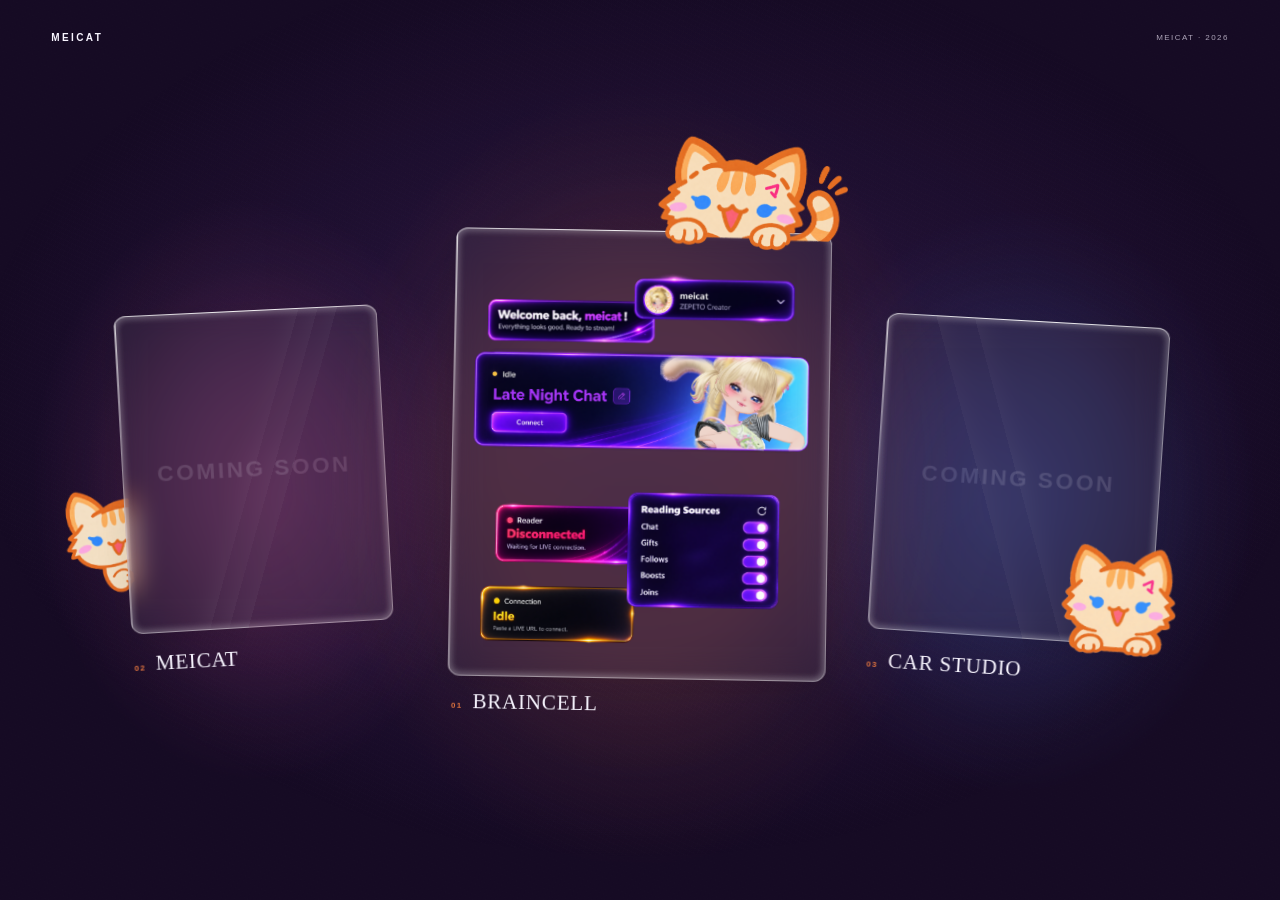
==== commit 64ca9932: "Save current landing page" ====
--- a/index.html
+++ b/index.html
@@ -14,18 +14,19 @@
   <body>
     <div class="desktop-experience">
       <header class="site-header">
-        <a class="studio-mark" href="#" aria-label="Bymeicat home">BYMEICAT</a>
-        <p class="edition">BYMEICAT · 2026</p>
+        <a class="studio-mark" href="#" aria-label="Bymeicat home">MEICAT</a>
+        <p class="edition">MEICAT · 2026</p>
       </header>
 
       <main class="hero">
         <section class="showcase" aria-label="Oyen Studio projects">
           <article
-            class="project project--meicat"
+            class="project project--meicat is-unavailable"
             data-world="meicat"
             role="button"
-            tabindex="0"
-            aria-label="Select Meicat world"
+            tabindex="-1"
+            aria-label="Meicat world, coming soon"
+            aria-disabled="true"
             aria-pressed="false"
           >
             <div class="meicat-unit">
@@ -44,6 +45,7 @@
                     <div class="meicat-live-placeholder"><i></i><span></span><span></span><span></span></div>
                   </div>
                 </div>
+                <span class="project__availability">Coming Soon</span>
               </div>
               <span class="meicat-oyen" aria-hidden="true">
                 <img
@@ -166,23 +168,89 @@
                         <img src="assets/braincell/live-events-question-mark.png" alt="" draggable="false">
                       </div>
                     </div>
+                    <div class="braincell-live-events-feature braincell-live-events-point-one-extra braincell-live-events-point-one-extra--gift-reaction">
+                      <div class="braincell-live-events-feature__motion">
+                        <img src="assets/braincell/braincell-gift-reaction.png" alt="" draggable="false">
+                      </div>
+                    </div>
                     <div class="braincell-live-events-feature braincell-live-events-feature--banner">
                       <div class="braincell-live-events-feature__motion">
                         <img src="assets/braincell/live-events-banner.png" alt="" draggable="false">
                       </div>
                     </div>
+                    <div class="braincell-live-events-feature braincell-live-events-point-one-extra braincell-live-events-point-one-extra--gift-banner">
+                      <div class="braincell-live-events-feature__motion">
+                        <img src="assets/braincell/braincell-gift-overlay-banner.png" alt="" draggable="false">
+                      </div>
+                    </div>
+                    <div class="braincell-live-events-feature braincell-live-events-point-one-extra braincell-live-events-point-one-extra--gift-mic">
+                      <div class="braincell-live-events-feature__motion">
+                        <img src="assets/braincell/braincell-gift-mic.png" alt="" draggable="false">
+                      </div>
+                    </div>
+                    <div class="braincell-live-events-feature braincell-live-events-point-one-extra braincell-live-events-point-one-extra--gift-reset-spell">
+                      <div class="braincell-live-events-feature__motion">
+                        <img src="assets/braincell/braincell-gift-reset-spell.png" alt="" draggable="false">
+                      </div>
+                    </div>
                   </div>
                 </div>
                 <div class="braincell-slide braincell-slide--widgets">
-                  <span class="braincell-slide__kicker">Widgets / 04</span>
-                  <div class="widgets-placeholder">
-                    <span></span><span></span><span></span><i></i>
+                  <div class="braincell-widgets-showcase" aria-hidden="true">
+                    <div class="braincell-widget-feature braincell-widget-feature--overlay">
+                      <div class="braincell-widget-feature__motion">
+                        <img src="assets/braincell/braincell-widget-overlay-banner.png" alt="" draggable="false">
+                      </div>
+                    </div>
+                    <div class="braincell-widget-feature braincell-widget-feature--follower-goal">
+                      <div class="braincell-widget-feature__motion">
+                        <img src="assets/braincell/braincell-widget-follower-goal.png" alt="" draggable="false">
+                      </div>
+                    </div>
+                    <div class="braincell-widget-feature braincell-widget-feature--question-box">
+                      <div class="braincell-widget-feature__motion">
+                        <img src="assets/braincell/braincell-widget-question-box.png" alt="" draggable="false">
+                      </div>
+                    </div>
+                    <div class="braincell-widget-feature braincell-widget-feature--clock">
+                      <div class="braincell-widget-feature__motion">
+                        <img src="assets/braincell/braincell-widget-clock.png" alt="" draggable="false">
+                      </div>
+                    </div>
+                    <div class="braincell-widget-feature braincell-widget-feature--chat-commands">
+                      <div class="braincell-widget-feature__motion">
+                        <img src="assets/braincell/braincell-widget-chat-commands.png" alt="" draggable="false">
+                      </div>
+                    </div>
+                    <div class="braincell-widget-feature braincell-widget-feature--rate">
+                      <div class="braincell-widget-feature__motion">
+                        <img src="assets/braincell/braincell-widget-rate.png" alt="" draggable="false">
+                      </div>
+                    </div>
                   </div>
                 </div>
                 <div class="braincell-slide braincell-slide--games">
-                  <span class="braincell-slide__kicker">Mini games / 05</span>
-                  <div class="game-placeholder">
-                    <span></span><i></i><i></i><i></i>
+                  <div class="braincell-mini-games-showcase" aria-hidden="true">
+                    <div class="braincell-mini-games-feature braincell-mini-games-feature--falling-boosts">
+                      <div class="braincell-mini-games-feature__motion">
+                        <img src="assets/braincell/braincell-mini-games-falling-boosts.png" alt="" draggable="false">
+                      </div>
+                    </div>
+                    <div class="braincell-mini-games-feature braincell-mini-games-feature--spin-wheel">
+                      <div class="braincell-mini-games-feature__motion">
+                        <img src="assets/braincell/braincell-mini-games-spin-wheel.png" alt="" draggable="false">
+                      </div>
+                    </div>
+                    <div class="braincell-mini-games-feature braincell-mini-games-feature--car-race">
+                      <div class="braincell-mini-games-feature__motion">
+                        <img src="assets/braincell/braincell-mini-games-car-race.png" alt="" draggable="false">
+                      </div>
+                    </div>
+                    <div class="braincell-mini-games-feature braincell-mini-games-feature--banner">
+                      <div class="braincell-mini-games-feature__motion">
+                        <img src="assets/braincell/braincell-mini-games-banner.png" alt="" draggable="false">
+                      </div>
+                    </div>
                   </div>
                 </div>
                 </div>
@@ -203,11 +271,12 @@
           </article>
 
           <article
-            class="project project--car"
+            class="project project--car is-unavailable"
             data-world="car-studio"
             role="button"
-            tabindex="0"
-            aria-label="Select Car Studio world"
+            tabindex="-1"
+            aria-label="Car Studio world, coming soon"
+            aria-disabled="true"
             aria-pressed="false"
           >
             <div class="car-studio-unit">
@@ -226,6 +295,7 @@
                     <div class="car-export-placeholder"><i></i><i></i><span></span></div>
                   </div>
                 </div>
+                <span class="project__availability">Coming Soon</span>
               </div>
               <span class="car-studio-oyen" aria-hidden="true">
                 <img
--- a/styles.css
+++ b/styles.css
@@ -270,7 +270,7 @@
 
 .project--braincell {
   --world-glow-rgb: 255, 122, 47;
-  --world-glow-opacity: 0.28;
+  --world-glow-opacity: 0.12;
   z-index: 3;
   width: min(370px, 29vw);
   justify-self: center;
@@ -367,6 +367,31 @@
   outline-offset: 5px;
 }
 
+.project.is-unavailable {
+  cursor: default;
+}
+
+.project.is-unavailable:is(:hover, :focus-visible) {
+  z-index: 1;
+  animation-play-state: running;
+}
+
+.project--meicat.is-unavailable:is(:hover, :focus-visible) {
+  --meicat-lift: 0px;
+}
+
+.project--car.is-unavailable:is(:hover, :focus-visible) {
+  --car-studio-lift: 0px;
+}
+
+.project.is-unavailable:is(:hover, :focus-visible) .project__surface {
+  --lift: 0px;
+}
+
+.project.is-unavailable:is(:hover, :focus-visible) .project__caption {
+  transform: none;
+}
+
 .project__caption {
   display: flex;
   align-items: baseline;
@@ -443,7 +468,31 @@
   backface-visibility: hidden;
 }
 
+.project__availability {
+  position: absolute;
+  top: 50%;
+  left: 50%;
+  z-index: 2;
+  width: 100%;
+  color: var(--charcoal);
+  font-size: clamp(20px, 1.75vw, 30px);
+  font-weight: 700;
+  letter-spacing: 0.11em;
+  line-height: 1;
+  text-align: center;
+  text-transform: uppercase;
+  opacity: 0.14;
+  pointer-events: none;
+  transform: translate3d(-50%, -50%, 0);
+}
+
+.project.is-unavailable .meicat-art,
+.project.is-unavailable .car-art {
+  visibility: hidden;
+}
+
 .braincell-art {
+  z-index: 1;
   display: flex;
   flex-direction: column;
   justify-content: space-between;
@@ -674,33 +723,84 @@
 }
 
 .braincell-live-events-feature--regular-live {
-  top: 2%;
-  left: 15%;
-  width: 24.15%;
+  top: 62%;
+  left: 38%;
+  z-index: 1;
+  width: 24%;
 }
 
 .braincell-live-events-feature--join {
-  top: 2%;
-  left: 45.5%;
-  width: 39.1%;
+  top: 66%;
+  left: 2%;
+  z-index: 1;
+  width: 34%;
 }
 
 .braincell-live-events-feature--fan {
-  top: 36%;
-  left: 26%;
-  width: 23%;
+  top: 0;
+  left: 34%;
+  z-index: 1;
+  width: 32%;
 }
 
 .braincell-live-events-feature--question-mark {
-  top: 36%;
-  left: 54%;
-  width: 21.85%;
+  top: 1%;
+  left: 2%;
+  z-index: 1;
+  width: 30%;
 }
 
 .braincell-live-events-feature--banner {
-  top: 70%;
-  left: 9.75%;
-  width: 80.5%;
+  top: 24.32%;
+  left: 10%;
+  z-index: 5;
+  width: 80%;
+}
+
+.braincell-live-events-point-one-extra {
+  position: absolute;
+  z-index: 1;
+  transform-origin: 50% 50%;
+  pointer-events: none;
+}
+
+.braincell-live-events-point-one-extra img {
+  display: block;
+  width: 100%;
+  height: auto;
+}
+
+.braincell-live-events-point-one-extra--gift-reaction {
+  top: 1%;
+  left: 68%;
+  width: 30%;
+}
+
+.braincell-live-events-point-one-extra--gift-banner {
+  top: 43.2%;
+  left: 10%;
+  z-index: 6;
+  width: 80%;
+}
+
+.braincell-live-events-point-one-extra--gift-mic {
+  top: 57.6%;
+  left: 77.7%;
+  z-index: 1;
+  width: 19%;
+  rotate: -5deg;
+}
+
+.braincell-live-events-point-one-extra--gift-reset-spell {
+  top: 78%;
+  left: 69%;
+  z-index: 1;
+  width: 20%;
+  rotate: 8deg;
+}
+
+.showcase[data-active="braincell"] .braincell-live-events-point-one-extra {
+  display: block;
 }
 
 .showcase[data-active="braincell"] .braincell-slide--gifts {
@@ -724,38 +824,75 @@
 }
 
 .showcase[data-active="braincell"] .braincell-live-events-feature--regular-live {
-  top: 5%;
-  left: 5%;
-  width: 19%;
-  rotate: -1.5deg;
+  top: 26%;
+  left: 15.7%;
+  z-index: 2;
+  width: 16%;
+  rotate: 0deg;
 }
 
 .showcase[data-active="braincell"] .braincell-live-events-feature--join {
-  top: 5%;
-  left: 79.5%;
-  width: 25%;
-  rotate: 1.3deg;
+  top: 79.1%;
+  left: -4.25%;
+  z-index: 2;
+  width: 24%;
+  rotate: -10deg;
 }
 
 .showcase[data-active="braincell"] .braincell-live-events-feature--fan {
-  top: 14%;
-  left: 25%;
-  width: 15%;
-  rotate: 1.4deg;
+  top: 60.3%;
+  left: 73.5%;
+  z-index: 2;
+  width: 17%;
+  rotate: -10deg;
 }
 
 .showcase[data-active="braincell"] .braincell-live-events-feature--question-mark {
-  top: 14%;
-  left: 60%;
-  width: 15%;
-  rotate: -1.4deg;
+  top: 7.8%;
+  left: -4.4%;
+  z-index: 2;
+  width: 18%;
+  rotate: -4deg;
 }
 
 .showcase[data-active="braincell"] .braincell-live-events-feature--banner {
-  top: 74%;
-  left: 35%;
-  width: 30%;
-  rotate: 0.4deg;
+  top: 28.2%;
+  left: 32.5%;
+  z-index: 5;
+  width: 37%;
+  rotate: 0deg;
+}
+
+.showcase[data-active="braincell"] .braincell-live-events-point-one-extra--gift-reaction {
+  top: 0.7%;
+  left: 87%;
+  z-index: 2;
+  width: 18%;
+  rotate: 8deg;
+}
+
+.showcase[data-active="braincell"] .braincell-live-events-point-one-extra--gift-banner {
+  top: 55.4%;
+  left: 37%;
+  z-index: 6;
+  width: 29%;
+  rotate: 0deg;
+}
+
+.showcase[data-active="braincell"] .braincell-live-events-point-one-extra--gift-mic {
+  top: 67.7%;
+  left: 91.7%;
+  z-index: 3;
+  width: 15.5%;
+  rotate: 10deg;
+}
+
+.showcase[data-active="braincell"] .braincell-live-events-point-one-extra--gift-reset-spell {
+  top: 22.3%;
+  left: 71.6%;
+  z-index: 3;
+  width: 13%;
+  rotate: -7deg;
 }
 
 .showcase.is-live-events-motion-ready[data-active="braincell"] .braincell-live-events-feature {
@@ -811,6 +948,34 @@
   --live-events-float-y: 4.5px;
   --live-events-float-duration: 5.9s;
   --live-events-float-delay: 420ms;
+}
+
+.braincell-live-events-point-one-extra--gift-reaction {
+  --live-events-float-x: 1.5px;
+  --live-events-float-y: 5px;
+  --live-events-float-duration: 5.7s;
+  --live-events-float-delay: 240ms;
+}
+
+.braincell-live-events-point-one-extra--gift-banner {
+  --live-events-float-x: 0.5px;
+  --live-events-float-y: 2.5px;
+  --live-events-float-duration: 7.1s;
+  --live-events-float-delay: 110ms;
+}
+
+.braincell-live-events-point-one-extra--gift-mic {
+  --live-events-float-x: -1px;
+  --live-events-float-y: 4px;
+  --live-events-float-duration: 5.8s;
+  --live-events-float-delay: 360ms;
+}
+
+.braincell-live-events-point-one-extra--gift-reset-spell {
+  --live-events-float-x: 1px;
+  --live-events-float-y: 4.5px;
+  --live-events-float-duration: 6.3s;
+  --live-events-float-delay: 480ms;
 }
 
 .showcase.is-live-events-rest-measure[data-active="braincell"] .braincell-slide--gifts {
@@ -827,33 +992,492 @@
 }
 
 .showcase.is-live-events-rest-measure[data-active="braincell"] .braincell-live-events-feature--regular-live {
+  top: 62%;
+  left: 38%;
+  width: 24%;
+}
+
+.showcase.is-live-events-rest-measure[data-active="braincell"] .braincell-live-events-feature--join {
+  top: 66%;
+  left: 2%;
+  width: 34%;
+}
+
+.showcase.is-live-events-rest-measure[data-active="braincell"] .braincell-live-events-feature--fan {
+  top: 0;
+  left: 34%;
+  width: 32%;
+}
+
+.showcase.is-live-events-rest-measure[data-active="braincell"] .braincell-live-events-feature--question-mark {
+  top: 1%;
+  left: 2%;
+  width: 30%;
+}
+
+.showcase.is-live-events-rest-measure[data-active="braincell"] .braincell-live-events-feature--banner {
+  top: 24.32%;
+  left: 10%;
+  width: 80%;
+}
+
+.showcase.is-live-events-rest-measure[data-active="braincell"] .braincell-live-events-point-one-extra--gift-reaction {
+  top: 1%;
+  left: 68%;
+  width: 30%;
+  rotate: 0deg;
+}
+
+.showcase.is-live-events-rest-measure[data-active="braincell"] .braincell-live-events-point-one-extra--gift-banner {
+  top: 43.2%;
+  left: 10%;
+  width: 80%;
+  rotate: 0deg;
+}
+
+.showcase.is-live-events-rest-measure[data-active="braincell"] .braincell-live-events-point-one-extra--gift-mic {
+  top: 57.6%;
+  left: 77.7%;
+  width: 19%;
+  rotate: -5deg;
+}
+
+.showcase.is-live-events-rest-measure[data-active="braincell"] .braincell-live-events-point-one-extra--gift-reset-spell {
+  top: 78%;
+  left: 69%;
+  width: 20%;
+  rotate: 8deg;
+}
+
+.braincell-slide--widgets {
+  inset: 1.5%;
+}
+
+.braincell-slide--games {
+  inset: 1.5%;
+}
+
+.braincell-mini-games-showcase {
+  position: absolute;
+  inset: 0;
+  pointer-events: none;
+}
+
+.braincell-mini-games-feature {
+  position: absolute;
+  rotate: 0deg;
+  transform-origin: 50% 50%;
+}
+
+.braincell-mini-games-feature img {
+  display: block;
+  width: 100%;
+  height: auto;
+}
+
+.braincell-mini-games-feature__motion {
+  transform: translate3d(0, 0, 0);
+  transition: transform 180ms ease-out;
+  will-change: transform;
+}
+
+.braincell-mini-games-feature__motion img {
+  transform: translate3d(0, 0, 0) scale(1);
+  transform-origin: 50% 50%;
+  transition: transform 300ms cubic-bezier(0.2, 0.78, 0.24, 1);
+  will-change: transform;
+}
+
+.braincell-mini-games-feature--falling-boosts {
   top: 2%;
-  left: 15%;
-  width: 24.15%;
-}
-
-.showcase.is-live-events-rest-measure[data-active="braincell"] .braincell-live-events-feature--join {
+  left: 7%;
+  z-index: 1;
+  width: 35%;
+}
+
+.braincell-mini-games-feature--spin-wheel {
   top: 2%;
-  left: 45.5%;
-  width: 39.1%;
-}
-
-.showcase.is-live-events-rest-measure[data-active="braincell"] .braincell-live-events-feature--fan {
-  top: 36%;
-  left: 26%;
-  width: 23%;
-}
-
-.showcase.is-live-events-rest-measure[data-active="braincell"] .braincell-live-events-feature--question-mark {
-  top: 36%;
-  left: 54%;
-  width: 21.85%;
-}
-
-.showcase.is-live-events-rest-measure[data-active="braincell"] .braincell-live-events-feature--banner {
-  top: 70%;
-  left: 9.75%;
-  width: 80.5%;
+  left: 58%;
+  z-index: 1;
+  width: 35%;
+}
+
+.braincell-mini-games-feature--car-race {
+  top: 31%;
+  left: 30%;
+  z-index: 2;
+  width: 40%;
+}
+
+.braincell-mini-games-feature--banner {
+  top: 71%;
+  left: 5%;
+  z-index: 3;
+  width: 90%;
+}
+
+.showcase[data-active="braincell"] .braincell-slide--games {
+  inset: auto;
+  top: 50%;
+  left: 50%;
+  z-index: 1;
+  width: min(1120px, 84vw);
+  height: auto;
+  aspect-ratio: 16 / 9;
+  overflow: visible;
+  transform: translate3d(-50%, -58%, 0);
+}
+
+.showcase[data-active="braincell"] .braincell-mini-games-showcase {
+  overflow: visible;
+}
+
+.showcase[data-active="braincell"] .braincell-mini-games-feature--spin-wheel {
+  top: 25%;
+  left: 5%;
+  z-index: 1;
+  width: 24%;
+  rotate: -9deg;
+}
+
+.showcase[data-active="braincell"] .braincell-mini-games-feature--falling-boosts {
+  top: 23%;
+  left: 72%;
+  z-index: 1;
+  width: 24%;
+  rotate: 9deg;
+}
+
+.showcase[data-active="braincell"] .braincell-mini-games-feature--car-race {
+  top: 48%;
+  left: 41%;
+  z-index: 1;
+  width: 18%;
+  rotate: 0deg;
+}
+
+.showcase[data-active="braincell"] .braincell-mini-games-feature--banner {
+  top: 19%;
+  left: 30.5%;
+  z-index: 1;
+  width: 39%;
+  rotate: 0deg;
+}
+
+.showcase.is-mini-games-motion-ready[data-active="braincell"] .braincell-mini-games-feature {
+  pointer-events: auto;
+}
+
+.showcase.is-mini-games-motion-ready[data-active="braincell"] .braincell-mini-games-feature__motion {
+  animation: braincell-mini-games-feature-float var(--mini-games-float-duration) ease-in-out var(--mini-games-float-delay) infinite both;
+}
+
+.showcase.is-mini-games-motion-ready[data-active="braincell"] .braincell-mini-games-feature:hover {
+  z-index: 10;
+}
+
+.showcase.is-mini-games-motion-ready[data-active="braincell"] .braincell-mini-games-feature:hover .braincell-mini-games-feature__motion {
+  animation-play-state: paused;
+}
+
+.showcase.is-mini-games-motion-ready[data-active="braincell"] .braincell-mini-games-feature:hover .braincell-mini-games-feature__motion img {
+  transform: translate3d(0, -4px, 0) scale(1.025);
+}
+
+.braincell-mini-games-feature--spin-wheel {
+  --mini-games-float-y: 5px;
+  --mini-games-float-duration: 6.25s;
+  --mini-games-float-delay: 80ms;
+}
+
+.braincell-mini-games-feature--falling-boosts {
+  --mini-games-float-y: 5px;
+  --mini-games-float-duration: 6.85s;
+  --mini-games-float-delay: 360ms;
+}
+
+.braincell-mini-games-feature--car-race {
+  --mini-games-float-y: 2px;
+  --mini-games-float-duration: 7.2s;
+  --mini-games-float-delay: 220ms;
+}
+
+.braincell-mini-games-feature--banner {
+  --mini-games-float-y: 2.5px;
+  --mini-games-float-duration: 7.5s;
+  --mini-games-float-delay: 0ms;
+}
+
+.showcase.is-mini-games-rest-measure[data-active="braincell"] .braincell-slide--games {
+  inset: 1.5%;
+  width: auto;
+  height: auto;
+  aspect-ratio: auto;
+  overflow: visible;
+  transform: translateZ(0);
+}
+
+.showcase.is-mini-games-rest-measure[data-active="braincell"] .braincell-mini-games-feature {
+  rotate: 0deg;
+}
+
+.showcase.is-mini-games-rest-measure[data-active="braincell"] .braincell-mini-games-feature--falling-boosts {
+  top: 2%;
+  left: 7%;
+  z-index: 1;
+  width: 35%;
+}
+
+.showcase.is-mini-games-rest-measure[data-active="braincell"] .braincell-mini-games-feature--spin-wheel {
+  top: 2%;
+  left: 58%;
+  z-index: 1;
+  width: 35%;
+}
+
+.showcase.is-mini-games-rest-measure[data-active="braincell"] .braincell-mini-games-feature--car-race {
+  top: 31%;
+  left: 30%;
+  z-index: 2;
+  width: 40%;
+}
+
+.showcase.is-mini-games-rest-measure[data-active="braincell"] .braincell-mini-games-feature--banner {
+  top: 71%;
+  left: 5%;
+  z-index: 3;
+  width: 90%;
+}
+
+.braincell-widgets-showcase {
+  position: absolute;
+  inset: 0;
+  pointer-events: none;
+}
+
+.braincell-widget-feature {
+  position: absolute;
+  z-index: 1;
+  rotate: 0deg;
+  transform-origin: 50% 50%;
+}
+
+.braincell-widget-feature img {
+  display: block;
+  width: 100%;
+  height: auto;
+}
+
+.braincell-widget-feature__motion {
+  transform: translate3d(0, 0, 0);
+  transition: transform 180ms ease-out;
+  will-change: transform;
+}
+
+.braincell-widget-feature__motion img {
+  transform: translate3d(0, 0, 0) scale(1);
+  transform-origin: 50% 50%;
+  transition: transform 300ms cubic-bezier(0.2, 0.78, 0.24, 1);
+  will-change: transform;
+}
+
+.braincell-widget-feature--overlay {
+  top: 0;
+  left: 11%;
+  width: 78%;
+}
+
+.braincell-widget-feature--follower-goal {
+  top: 23%;
+  left: 7%;
+  width: 40%;
+}
+
+.braincell-widget-feature--question-box {
+  top: 23%;
+  left: 53%;
+  width: 40%;
+}
+
+.braincell-widget-feature--clock {
+  top: 49%;
+  left: 7%;
+  width: 40%;
+}
+
+.braincell-widget-feature--chat-commands {
+  top: 49%;
+  left: 53%;
+  width: 40%;
+}
+
+.braincell-widget-feature--rate {
+  top: 73%;
+  left: 30%;
+  width: 40%;
+}
+
+.showcase[data-active="braincell"] .braincell-slide--widgets {
+  inset: auto;
+  top: 50%;
+  left: 50%;
+  z-index: 1;
+  width: min(1120px, 84vw);
+  height: auto;
+  aspect-ratio: 16 / 9;
+  overflow: visible;
+  transform: translate3d(-50%, -58%, 0);
+}
+
+.showcase[data-active="braincell"] .braincell-widgets-showcase {
+  overflow: visible;
+}
+
+.showcase[data-active="braincell"] .braincell-widget-feature--follower-goal {
+  top: 15%;
+  left: 6%;
+  width: 22%;
+  rotate: -10deg;
+}
+
+.showcase[data-active="braincell"] .braincell-widget-feature--rate {
+  top: 28%;
+  left: 39%;
+  width: 22%;
+  rotate: 0deg;
+}
+
+.showcase[data-active="braincell"] .braincell-widget-feature--chat-commands {
+  top: 16%;
+  left: 70%;
+  width: 22%;
+  rotate: -6deg;
+}
+
+.showcase[data-active="braincell"] .braincell-widget-feature--clock {
+  top: 60%;
+  left: 7%;
+  width: 22%;
+  rotate: 10deg;
+}
+
+.showcase[data-active="braincell"] .braincell-widget-feature--overlay {
+  top: 61%;
+  left: 34%;
+  width: 32%;
+  rotate: 0deg;
+}
+
+.showcase[data-active="braincell"] .braincell-widget-feature--question-box {
+  top: 60%;
+  left: 69%;
+  width: 24%;
+  rotate: 10deg;
+}
+
+.showcase.is-widgets-motion-ready[data-active="braincell"] .braincell-widget-feature {
+  pointer-events: auto;
+}
+
+.showcase.is-widgets-motion-ready[data-active="braincell"] .braincell-widget-feature__motion {
+  animation: braincell-widget-feature-float var(--widget-float-duration) ease-in-out var(--widget-float-delay) infinite both;
+}
+
+.showcase.is-widgets-motion-ready[data-active="braincell"] .braincell-widget-feature:hover {
+  z-index: 10;
+}
+
+.showcase.is-widgets-motion-ready[data-active="braincell"] .braincell-widget-feature:hover .braincell-widget-feature__motion {
+  animation-play-state: paused;
+}
+
+.showcase.is-widgets-motion-ready[data-active="braincell"] .braincell-widget-feature:hover .braincell-widget-feature__motion img {
+  transform: translate3d(0, -4px, 0) scale(1.025);
+}
+
+.braincell-widget-feature--follower-goal {
+  --widget-float-y: 5px;
+  --widget-float-duration: 6.2s;
+  --widget-float-delay: 80ms;
+}
+
+.braincell-widget-feature--rate {
+  --widget-float-y: 2px;
+  --widget-float-duration: 7.1s;
+  --widget-float-delay: 240ms;
+}
+
+.braincell-widget-feature--chat-commands {
+  --widget-float-y: 4.5px;
+  --widget-float-duration: 6.6s;
+  --widget-float-delay: 390ms;
+}
+
+.braincell-widget-feature--clock {
+  --widget-float-y: 5.5px;
+  --widget-float-duration: 5.9s;
+  --widget-float-delay: 160ms;
+}
+
+.braincell-widget-feature--overlay {
+  --widget-float-y: 2.5px;
+  --widget-float-duration: 7.4s;
+  --widget-float-delay: 0ms;
+}
+
+.braincell-widget-feature--question-box {
+  --widget-float-y: 5px;
+  --widget-float-duration: 6.35s;
+  --widget-float-delay: 470ms;
+}
+
+.showcase.is-widgets-rest-measure[data-active="braincell"] .braincell-slide--widgets {
+  inset: 1.5%;
+  width: auto;
+  height: auto;
+  aspect-ratio: auto;
+  overflow: visible;
+  transform: translateZ(0);
+}
+
+.showcase.is-widgets-rest-measure[data-active="braincell"] .braincell-widget-feature {
+  rotate: 0deg;
+}
+
+.showcase.is-widgets-rest-measure[data-active="braincell"] .braincell-widget-feature--overlay {
+  top: 0;
+  left: 11%;
+  width: 78%;
+}
+
+.showcase.is-widgets-rest-measure[data-active="braincell"] .braincell-widget-feature--follower-goal {
+  top: 23%;
+  left: 7%;
+  width: 40%;
+}
+
+.showcase.is-widgets-rest-measure[data-active="braincell"] .braincell-widget-feature--question-box {
+  top: 23%;
+  left: 53%;
+  width: 40%;
+}
+
+.showcase.is-widgets-rest-measure[data-active="braincell"] .braincell-widget-feature--clock {
+  top: 49%;
+  left: 7%;
+  width: 40%;
+}
+
+.showcase.is-widgets-rest-measure[data-active="braincell"] .braincell-widget-feature--chat-commands {
+  top: 49%;
+  left: 53%;
+  width: 40%;
+}
+
+.showcase.is-widgets-rest-measure[data-active="braincell"] .braincell-widget-feature--rate {
+  top: 73%;
+  left: 30%;
+  width: 40%;
 }
 
 .braincell-chat-showcase {
@@ -2258,6 +2882,34 @@
   }
 }
 
+@keyframes braincell-widget-feature-float {
+  0%, 100% {
+    transform: translate3d(0, 0, 0);
+  }
+
+  42% {
+    transform: translate3d(0, calc(-1 * var(--widget-float-y)), 0);
+  }
+
+  74% {
+    transform: translate3d(0, calc(0.16 * var(--widget-float-y)), 0);
+  }
+}
+
+@keyframes braincell-mini-games-feature-float {
+  0%, 100% {
+    transform: translate3d(0, 0, 0);
+  }
+
+  42% {
+    transform: translate3d(0, calc(-1 * var(--mini-games-float-y)), 0);
+  }
+
+  74% {
+    transform: translate3d(0, calc(0.16 * var(--mini-games-float-y)), 0);
+  }
+}
+
 @keyframes braincell-slide-fade-in {
   from {
     opacity: 0;
@@ -2277,24 +2929,10 @@
   .braincell-feature--connection { --feature-float-y: 4px; }
 
   .showcase[data-active="braincell"] .braincell-slide--gifts {
+    width: min(1120px, 84vw, 106vh);
     transform: translate3d(-50%, -55%, 0);
   }
 
-  .showcase[data-active="braincell"] .braincell-live-events-feature--fan {
-    top: 10%;
-    width: 14%;
-  }
-
-  .showcase[data-active="braincell"] .braincell-live-events-feature--question-mark {
-    top: 10%;
-    width: 14%;
-  }
-
-  .showcase[data-active="braincell"] .braincell-live-events-feature--banner {
-    top: 68%;
-    left: 36%;
-    width: 28%;
-  }
 }
 
 @media (max-width: 1400px) and (min-width: 900px) {
@@ -2353,7 +2991,13 @@
 
   .braincell-live-events-feature,
   .braincell-live-events-feature__motion,
-  .braincell-live-events-feature__motion img {
+  .braincell-live-events-feature__motion img,
+  .braincell-widget-feature,
+  .braincell-widget-feature__motion,
+  .braincell-widget-feature__motion img,
+  .braincell-mini-games-feature,
+  .braincell-mini-games-feature__motion,
+  .braincell-mini-games-feature__motion img {
     animation: none !important;
     transform: none !important;
     transition-duration: 0.01ms;
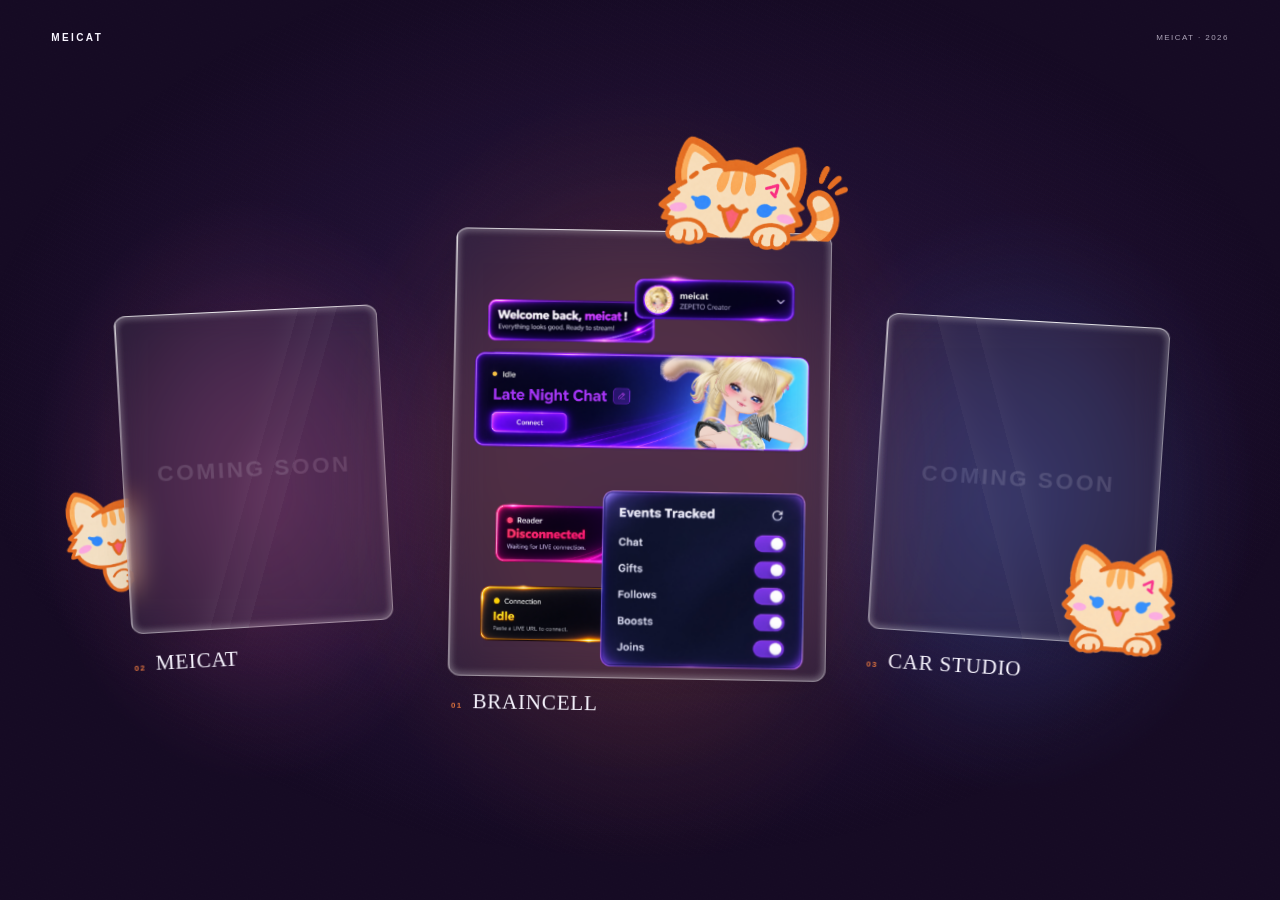
==== commit e00229d0: "Replace Reading Sources with Events Tracked" ====
--- a/index.html
+++ b/index.html
@@ -101,7 +101,7 @@
                     </div>
                     <div class="braincell-feature braincell-feature--sources">
                       <div class="braincell-feature__motion">
-                        <img src="assets/braincell/braincell-reading-sources-polished.png" alt="" draggable="false">
+                        <img src="assets/braincell/events-tracked.png" alt="" draggable="false">
                       </div>
                     </div>
                   </div>
@@ -324,15 +324,25 @@
           </div>
           <div class="world-cta" aria-label="Active world action">
             <span class="world-cta__status-label">Beta</span>
-            <button
-              class="world-cta__button"
-              type="button"
-              aria-label="Download Braincell app"
-              aria-disabled="true"
-              aria-describedby="world-cta-status"
-            >
-              Download App
-            </button>
+            <div class="world-cta__buttons">
+              <button
+                class="world-cta__button"
+                type="button"
+                aria-label="Download Braincell for Windows"
+                aria-disabled="true"
+                aria-describedby="world-cta-status"
+              >
+                Windows Download
+              </button>
+              <button
+                class="world-cta__button world-cta__button--macos"
+                type="button"
+                aria-label="Download Braincell for macOS"
+                hidden
+              >
+                macOS Download
+              </button>
+            </div>
             <span id="world-cta-status" class="visually-hidden">
               Download is not available yet.
             </span>
--- a/styles.css
+++ b/styles.css
@@ -2765,6 +2765,12 @@
   text-transform: uppercase;
 }
 
+.world-cta__buttons {
+  display: flex;
+  justify-content: center;
+  gap: 12px;
+}
+
 .world-cta__button {
   min-width: 142px;
   padding: 11px 21px;
